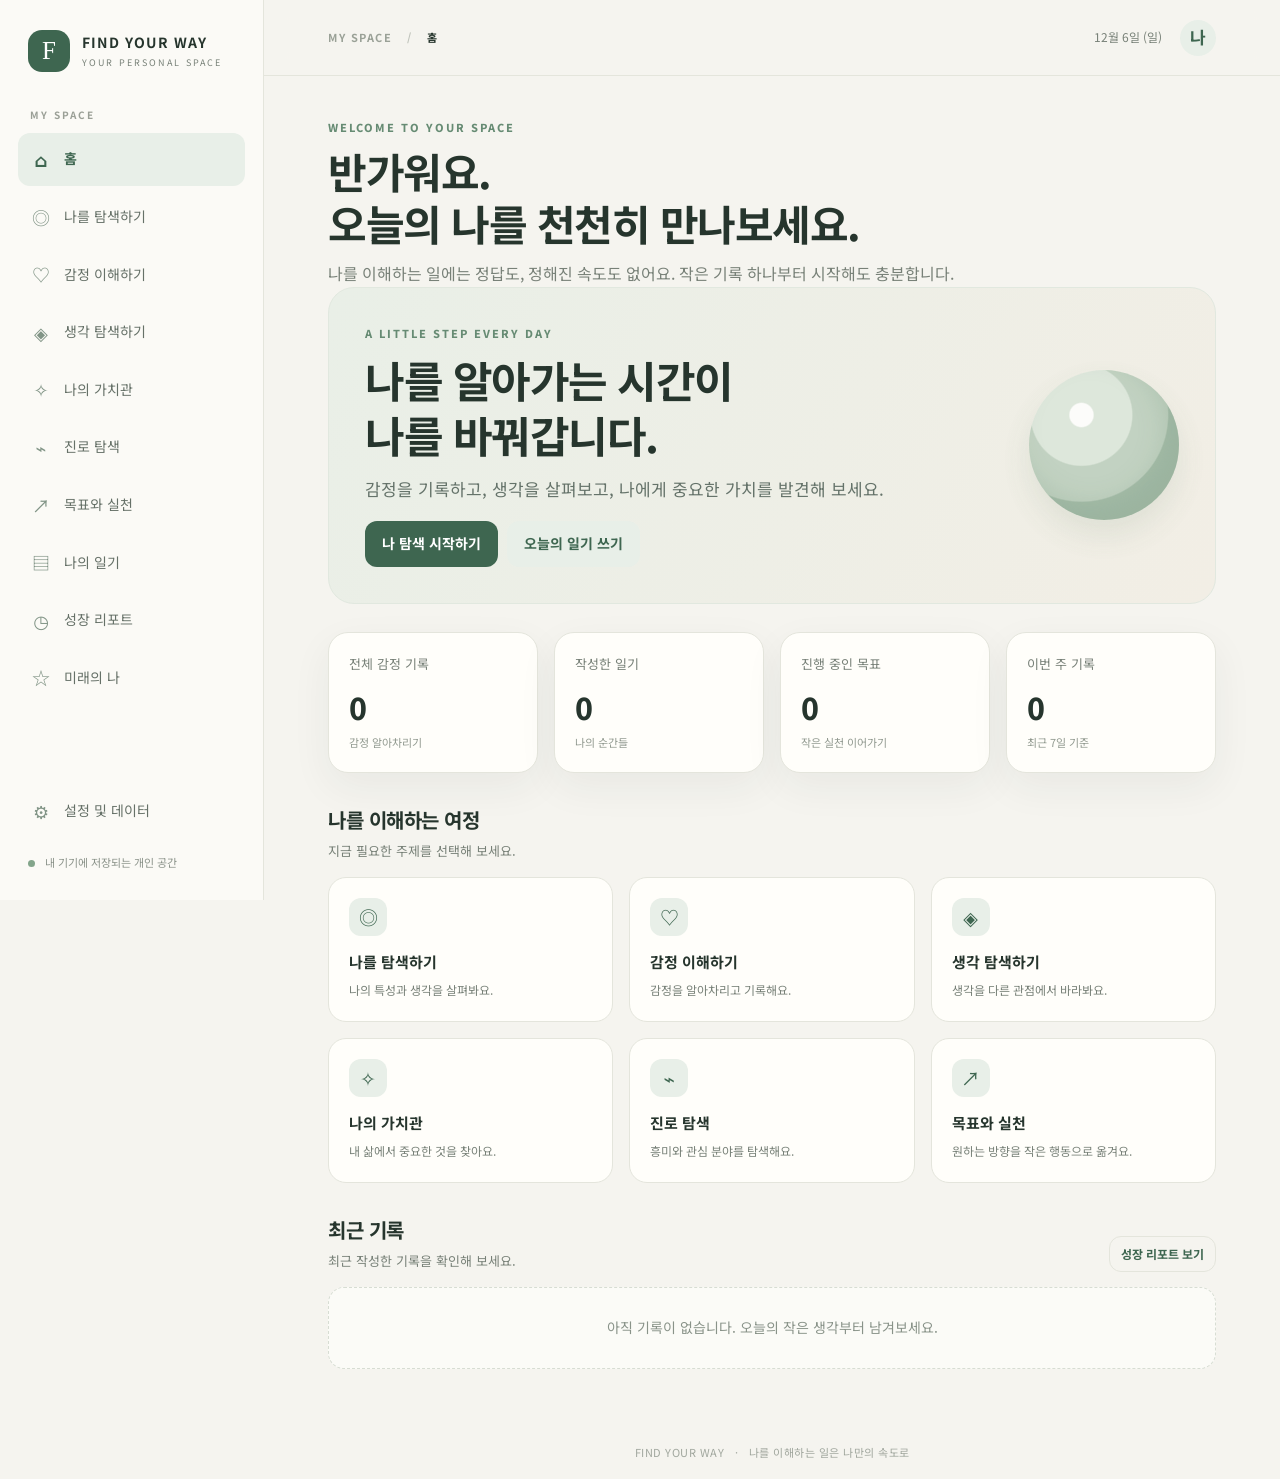
==== index.html @ aa553704 "Rename home page.html to index.html" ====
<!doctype html>
<html lang="ko">
<head>
  <meta charset="utf-8">
  <meta name="viewport" content="width=device-width, initial-scale=1">
  <meta name="theme-color" content="#f5f4ef">
  <meta name="description" content="나를 이해하고, 나다운 방향을 찾아가는 자기이해와 성장 기록 공간">
  <title>FIND YOUR WAY — 나를 이해하는 시간</title>
  <link rel="manifest" href="./manifest.webmanifest">
  <link rel="icon" href="./icons/icon.svg" type="image/svg+xml">
  <link rel="stylesheet" href="./styles.css">
</head>
<body>
  <div class="app-shell">
    <aside class="sidebar" id="sidebar">
      <a class="brand" href="#" data-page="home" aria-label="FIND YOUR WAY 홈">
        <span class="brand-mark">F</span>
        <span>
          <strong>FIND YOUR WAY</strong>
          <small>YOUR PERSONAL SPACE</small>
        </span>
      </a>

      <div class="side-label">MY SPACE</div>

      <nav class="nav-list" aria-label="주요 메뉴">
        <button class="nav-item active" data-page="home"><span>⌂</span> 홈</button>
        <button class="nav-item" data-page="self"><span>◎</span> 나를 탐색하기</button>
        <button class="nav-item" data-page="emotion"><span>♡</span> 감정 이해하기</button>
        <button class="nav-item" data-page="thought"><span>◈</span> 생각 탐색하기</button>
        <button class="nav-item" data-page="values"><span>✧</span> 나의 가치관</button>
        <button class="nav-item" data-page="career"><span>⌁</span> 진로 탐색</button>
        <button class="nav-item" data-page="action"><span>↗</span> 목표와 실천</button>
        <button class="nav-item" data-page="journal"><span>▤</span> 나의 일기</button>
        <button class="nav-item" data-page="growth"><span>◷</span> 성장 리포트</button>
        <button class="nav-item" data-page="future"><span>☆</span> 미래의 나</button>
      </nav>

      <div class="sidebar-bottom">
        <button class="nav-item" data-page="settings"><span>⚙</span> 설정 및 데이터</button>
        <div class="privacy-mini">
          <span class="privacy-dot"></span>
          내 기기에 저장되는 개인 공간
        </div>
      </div>
    </aside>

    <main class="main-area">
      <header class="topbar">
        <button class="mobile-menu icon-button" id="menuToggle" aria-label="메뉴 열기">☰</button>

        <div class="breadcrumb">
          MY SPACE <span>/</span> <strong id="pageName">홈</strong>
        </div>

        <div class="top-actions">
          <span class="today-label" id="todayLabel"></span>
          <button class="avatar" data-page="settings" aria-label="설정">나</button>
        </div>
      </header>

      <section id="app" class="page-content" aria-live="polite"></section>

      <footer class="footer-note">
        FIND YOUR WAY <span>·</span> 나를 이해하는 일은 나만의 속도로
      </footer>
    </main>
  </div>

  <div class="toast" id="toast" role="status" aria-live="polite"></div>

  <script src="./app.js" defer></script>
</body>
</html>
---- styles.css ----
@import url('https://fonts.googleapis.com/css2?family=Noto+Sans+KR:wght@400;500;600;700;800&family=Playfair+Display:wght@500;600&display=swap');

:root {
  --bg: #f5f4ef;
  --surface: #fffefa;
  --surface2: #eeeee6;
  --ink: #26352d;
  --muted: #788178;
  --line: #e4e5dc;
  --green: #668b73;
  --green-dark: #3e6650;
  --green-soft: #e8efe8;
  --sand: #f0e8dc;
  --rose: #f3e8e4;
  --shadow: 0 14px 40px rgba(39,57,44,.06);
  --radius: 20px;
  font-family: "Noto Sans KR", system-ui, sans-serif;
  font-size: 17px;
}

* {
  box-sizing: border-box;
}

body {
  margin: 0;
  background: var(--bg);
  color: var(--ink);
  line-height: 1.7;
}

button, input, textarea, select {
  font: inherit;
}

button {
  cursor: pointer;
}

button:focus-visible,
input:focus-visible,
textarea:focus-visible,
select:focus-visible,
a:focus-visible {
  outline: 3px solid #8bb69a;
  outline-offset: 3px;
}

.app-shell {
  min-height: 100vh;
}

.sidebar {
  position: fixed;
  inset: 0 auto 0 0;
  width: 264px;
  background: #fbfaf6;
  border-right: 1px solid var(--line);
  padding: 28px 18px;
  display: flex;
  flex-direction: column;
  z-index: 10;
}

.brand {
  display: flex;
  align-items: center;
  gap: 12px;
  padding: 2px 10px 34px;
  color: inherit;
  text-decoration: none;
}

.brand-mark {
  width: 42px;
  height: 42px;
  border-radius: 14px;
  background: var(--green-dark);
  color: white;
  display: grid;
  place-items: center;
  font-family: Georgia, serif;
  font-size: 25px;
}

.brand strong {
  display: block;
  font-size: 14px;
  letter-spacing: 1.2px;
}

.brand small {
  display: block;
  color: var(--muted);
  font-size: 9px;
  letter-spacing: 2px;
}

.side-label {
  font-size: 10px;
  letter-spacing: 2px;
  color: #9a9f96;
  padding: 0 12px 10px;
  font-weight: 700;
}

.nav-list {
  display: grid;
  gap: 5px;
}

.nav-item {
  border: 0;
  background: transparent;
  color: #667168;
  text-align: left;
  padding: 11px 13px;
  border-radius: 12px;
  font-size: 14px;
  display: flex;
  gap: 13px;
  align-items: center;
  transition: .2s;
}

.nav-item span {
  width: 20px;
  text-align: center;
  font-size: 18px;
  color: #819486;
}

.nav-item:hover,
.nav-item.active {
  background: var(--green-soft);
  color: var(--green-dark);
  font-weight: 700;
}

.nav-item.active span {
  color: var(--green-dark);
}

.sidebar-bottom {
  margin-top: auto;
}

.privacy-mini {
  font-size: 11px;
  color: #8b938a;
  padding: 16px 10px 0;
}

.privacy-dot {
  display: inline-block;
  width: 7px;
  height: 7px;
  border-radius: 50%;
  background: #83a58b;
  margin-right: 7px;
}

.main-area {
  margin-left: 264px;
  min-height: 100vh;
  display: flex;
  flex-direction: column;
}

.topbar {
  height: 76px;
  border-bottom: 1px solid var(--line);
  display: flex;
  align-items: center;
  justify-content: space-between;
  padding: 0 clamp(22px, 5vw, 70px);
  background: rgba(245,244,239,.9);
  position: sticky;
  top: 0;
  z-index: 5;
  backdrop-filter: blur(12px);
}

.breadcrumb {
  font-size: 11px;
  letter-spacing: 1.5px;
  color: #9aa197;
  font-weight: 700;
}

.breadcrumb span {
  padding: 0 10px;
  color: #c0c4bc;
}

.breadcrumb strong {
  color: var(--ink);
  letter-spacing: 0;
}

.top-actions {
  display: flex;
  align-items: center;
  gap: 18px;
}

.today-label {
  font-size: 12px;
  color: var(--muted);
}

.avatar {
  width: 36px;
  height: 36px;
  border: 0;
  border-radius: 50%;
  background: var(--green-soft);
  color: var(--green-dark);
  font-weight: 700;
}

.mobile-menu {
  display: none;
}

.page-content {
  width: min(1160px, 100%);
  margin: 0 auto;
  padding: 42px clamp(22px, 5vw, 70px) 56px;
  flex: 1;
}

.footer-note {
  text-align: center;
  color: #a1a79e;
  font-size: 11px;
  letter-spacing: .5px;
  padding: 18px;
}

.footer-note span {
  padding: 0 7px;
}

.eyebrow {
  font-size: 11px;
  letter-spacing: 2px;
  color: var(--green);
  font-weight: 800;
  text-transform: uppercase;
}

.page-title {
  font-size: clamp(29px, 4vw, 42px);
  line-height: 1.25;
  letter-spacing: -1.5px;
  margin: 8px 0 10px;
  font-weight: 700;
}

.lead {
  color: var(--muted);
  font-size: 16px;
  margin: 0;
  max-width: 720px;
}

.hero {
  background: linear-gradient(120deg,#e9efe7,#f2eee5);
  border: 1px solid #e1e8df;
  border-radius: 26px;
  padding: 36px;
  display: flex;
  justify-content: space-between;
  gap: 24px;
  align-items: center;
  margin-bottom: 28px;
  overflow: hidden;
}

.hero h1 {
  font-size: clamp(28px,4vw,43px);
  line-height: 1.3;
  margin: 9px 0 12px;
  letter-spacing: -1.5px;
}

.hero p {
  color: #65736a;
  margin: 0;
  max-width: 570px;
}

.hero-art {
  width: 150px;
  height: 150px;
  flex: 0 0 150px;
  border-radius: 50%;
  background: radial-gradient(circle at 35% 30%,#fff 0 8%,#d9e5d9 9% 35%,#b7cbb9 36% 60%,#91ae98 61%);
  opacity: .8;
  box-shadow: inset -14px -16px 25px #73957b55,0 15px 30px #809a8033;
}

.section-head {
  display: flex;
  justify-content: space-between;
  align-items: end;
  gap: 15px;
  margin: 30px 0 15px;
}

.section-head h2 {
  font-size: 20px;
  margin: 0;
  letter-spacing: -.5px;
}

.section-head p {
  margin: 3px 0 0;
  color: var(--muted);
  font-size: 13px;
}

.grid {
  display: grid;
  gap: 16px;
}

.grid-2 {
  grid-template-columns: repeat(2,minmax(0,1fr));
}

.grid-3 {
  grid-template-columns: repeat(3,minmax(0,1fr));
}

.grid-4 {
  grid-template-columns: repeat(4,minmax(0,1fr));
}

.card {
  background: var(--surface);
  border: 1px solid var(--line);
  border-radius: var(--radius);
  padding: 22px;
  box-shadow: var(--shadow);
}

.stat-card {
  padding: 20px;
}

.stat-label {
  font-size: 13px;
  color: var(--muted);
}

.stat-value {
  font-size: 30px;
  font-weight: 800;
  letter-spacing: -1px;
  margin: 7px 0 0;
}

.stat-foot {
  font-size: 11px;
  color: #929a90;
}

.feature-card {
  display: block;
  text-align: left;
  color: inherit;
  text-decoration: none;
  border: 1px solid var(--line);
  background: var(--surface);
  border-radius: 18px;
  padding: 20px;
  transition: .2s;
  min-height: 145px;
}

.feature-card:hover {
  transform: translateY(-3px);
  border-color: #b9cbbb;
  box-shadow: var(--shadow);
}

.feature-icon {
  width: 38px;
  height: 38px;
  border-radius: 12px;
  background: var(--green-soft);
  display: grid;
  place-items: center;
  color: var(--green-dark);
  font-size: 19px;
  margin-bottom: 13px;
}

.feature-card strong {
  display: block;
  font-size: 15px;
}

.feature-card small {
  display: block;
  color: var(--muted);
  font-size: 12px;
  margin-top: 5px;
}

.btn {
  border: 0;
  border-radius: 12px;
  padding: 11px 17px;
  background: var(--green-dark);
  color: white;
  font-weight: 700;
  font-size: 14px;
  transition: .2s;
}

.btn:hover {
  background: #31553f;
  transform: translateY(-1px);
}

.btn.secondary {
  background: var(--green-soft);
  color: var(--green-dark);
}

.btn.ghost {
  background: transparent;
  color: var(--green-dark);
  border: 1px solid var(--line);
}

.btn.danger {
  background: #f7e9e6;
  color: #9b5147;
}

.btn.small {
  padding: 7px 11px;
  font-size: 12px;
}

.button-row {
  display: flex;
  gap: 9px;
  flex-wrap: wrap;
  margin-top: 17px;
}

.form-grid {
  display: grid;
  grid-template-columns: repeat(2,minmax(0,1fr));
  gap: 15px;
}

.field {
  display: grid;
  gap: 7px;
  margin-bottom: 15px;
}

.field.full {
  grid-column: 1/-1;
}

.field label {
  font-size: 13px;
  font-weight: 700;
  color: #536157;
}

.field input,
.field textarea,
.field select,
.search-input {
  width: 100%;
  border: 1px solid #dfe3da;
  background: #fff;
  border-radius: 11px;
  padding: 12px 13px;
  color: var(--ink);
  font-size: 15px;
}

.field textarea {
  min-height: 110px;
  resize: vertical;
}

.field input::placeholder,
.field textarea::placeholder {
  color: #aab0a8;
}

.hint {
  font-size: 11px;
  color: #929a90;
}

.form-actions {
  display: flex;
  justify-content: space-between;
  align-items: center;
  gap: 10px;
  flex-wrap: wrap;
}

.save-status {
  font-size: 12px;
  color: var(--green-dark);
}

.chip-list {
  display: flex;
  flex-wrap: wrap;
  gap: 8px;
}

.chip {
  border: 1px solid var(--line);
  background: #fff;
  border-radius: 999px;
  padding: 8px 13px;
  font-size: 13px;
  color: #59665c;
}

.chip.selected {
  background: var(--green-soft);
  border-color: #adc4b1;
  color: var(--green-dark);
  font-weight: 700;
}

.entry-list {
  display: grid;
  gap: 10px;
}

.entry {
  border: 1px solid var(--line);
  border-radius: 14px;
  background: #fff;
  padding: 15px 17px;
}

.entry-top {
  display: flex;
  justify-content: space-between;
  gap: 10px;
  align-items: center;
}

.entry-title {
  font-weight: 700;
}

.entry-meta {
  font-size: 11px;
  color: #929a90;
}

.entry-body {
  font-size: 14px;
  color: #59665c;
  white-space: pre-wrap;
  margin-top: 8px;
  overflow-wrap: anywhere;
}

.entry-actions {
  display: flex;
  gap: 6px;
}

.empty {
  border: 1px dashed #d7ddd3;
  border-radius: 16px;
  padding: 28px;
  text-align: center;
  color: #899389;
  font-size: 14px;
  background: #fbfbf7;
}

.progress {
  height: 8px;
  border-radius: 99px;
  background: #edf0e9;
  overflow: hidden;
}

.progress span {
  display: block;
  height: 100%;
  background: #83a58b;
  border-radius: 99px;
}

.bar-row {
  display: grid;
  grid-template-columns: 90px 1fr 35px;
  gap: 10px;
  align-items: center;
  font-size: 12px;
  margin: 10px 0;
}

.bar {
  height: 9px;
  background: #edf0e9;
  border-radius: 99px;
  overflow: hidden;
}

.bar i {
  display: block;
  height: 100%;
  background: #87a88f;
  border-radius: 99px;
}

.notice {
  background: #f4f0e8;
  border: 1px solid #e9e1d5;
  border-radius: 14px;
  padding: 14px 16px;
  font-size: 13px;
  color: #746d60;
  margin: 15px 0;
}

.notice.green {
  background: #edf3ed;
  border-color: #dce8dc;
  color: #536b58;
}

.report-number {
  font-size: 28px;
  font-weight: 800;
  color: var(--green-dark);
}

.tab-row {
  display: flex;
  gap: 8px;
  flex-wrap: wrap;
  margin: 20px 0;
}

.tab {
  border: 1px solid var(--line);
  border-radius: 10px;
  padding: 8px 13px;
  background: #fff;
  color: #667168;
  font-size: 13px;
}

.tab.active {
  background: var(--green-dark);
  color: #fff;
  border-color: var(--green-dark);
}

.search-row {
  display: flex;
  gap: 9px;
  margin: 18px 0;
}

.search-row input {
  flex: 1;
}

.muted {
  color: var(--muted);
}

.small-text {
  font-size: 12px;
}

.divider {
  height: 1px;
  background: var(--line);
  margin: 18px 0;
}

.toast {
  position: fixed;
  bottom: 24px;
  left: 50%;
  transform: translate(-50%,20px);
  background: #263b2e;
  color: #fff;
  padding: 11px 18px;
  border-radius: 12px;
  font-size: 13px;
  opacity: 0;
  pointer-events: none;
  transition: .25s;
  z-index: 30;
  max-width: 90vw;
}

.toast.show {
  opacity: 1;
  transform: translate(-50%,0);
}

.modal-backdrop {
  position: fixed;
  inset: 0;
  background: #17241c66;
  display: grid;
  place-items: center;
  padding: 20px;
  z-index: 50;
}

.modal {
  background: var(--surface);
  border-radius: 20px;
  padding: 26px;
  max-width: 520px;
  width: 100%;
  box-shadow: 0 20px 70px #0002;
}

.modal h2 {
  margin-top: 0;
}

.hidden {
  display: none !important;
}

body.large-text {
  font-size: 19px;
}

body.large-text .nav-item,
body.large-text .field input,
body.large-text .field textarea {
  font-size: 16px;
}

body.dark {
  --bg: #1c2520;
  --surface: #26332b;
  --surface2: #303d34;
  --ink: #edf2ec;
  --muted: #b0bcb1;
  --line: #3c4b40;
  --green-soft: #34483a;
  --green-dark: #a9c8ae;
  --green: #a9c8ae;
  --sand: #403b32;
  --shadow: 0 14px 40px #0002;
}

body.dark .sidebar,
body.dark .topbar {
  background: #202b24;
}

body.dark .nav-item {
  color: #c1ccc2;
}

body.dark .nav-item.active {
  color: #d7ead9;
}

body.dark .card,
body.dark .feature-card,
body.dark .entry,
body.dark .field input,
body.dark .field textarea,
body.dark .field select,
body.dark .search-input,
body.dark .chip,
body.dark .tab {
  background: #26332b;
  color: var(--ink);
}

body.dark .hero {
  background: linear-gradient(120deg,#2d4033,#3a3b31);
  border-color: #425346;
}

body.dark .hero p {
  color: #d0dbd0;
}

body.dark .notice {
  background: #3b3a31;
  color: #e0d8c7;
  border-color: #514d40;
}

body.dark .notice.green {
  background: #2d4033;
  color: #d5e6d6;
  border-color: #425346;
}

@media(max-width:1050px) {
  .sidebar {
    width: 230px;
  }

  .main-area {
    margin-left: 230px;
  }

  .grid-4 {
    grid-template-columns: repeat(2,minmax(0,1fr));
  }
}

@media(max-width:760px) {
  .sidebar {
    transform: translateX(-105%);
    transition: .25s;
    width: 270px;
    box-shadow: 10px 0 35px #0001;
  }

  .sidebar.open {
    transform: translateX(0);
  }

  .main-area {
    margin-left: 0;
  }

  .topbar {
    height: 64px;
    padding: 0 18px;
  }

  .mobile-menu {
    display: inline-grid;
  }

  .breadcrumb {
    margin-right: auto;
    margin-left: 12px;
  }

  .today-label {
    display: none;
  }

  .page-content {
    padding: 28px 17px 42px;
  }

  .hero {
    padding: 25px;
    min-height: 190px;
  }

  .hero-art {
    width: 90px;
    height: 90px;
    flex-basis: 90px;
  }

  .grid-3,
  .grid-4 {
    grid-template-columns: repeat(2,minmax(0,1fr));
  }

  .grid-2,
  .form-grid {
    grid-template-columns: 1fr;
  }

  .card {
    padding: 18px;
  }

  .section-head {
    align-items: start;
    flex-direction: column;
  }

  .page-title {
    font-size: 30px;
  }
}

@media(max-width:420px) {
  :root {
    font-size: 16px;
  }

  .grid-3,
  .grid-4 {
    grid-template-columns: 1fr 1fr;
  }

  .feature-card {
    padding: 15px;
    min-height: 138px;
  }

  .hero-art {
    display: none;
  }

  .hero h1 {
    font-size: 28px;
  }

  .stat-value {
    font-size: 25px;
  }
}

@media(prefers-reduced-motion:reduce) {
  *,
  *::before,
  *::after {
    scroll-behavior: auto !important;
    transition: none !important;
    animation: none !important;
  }
}
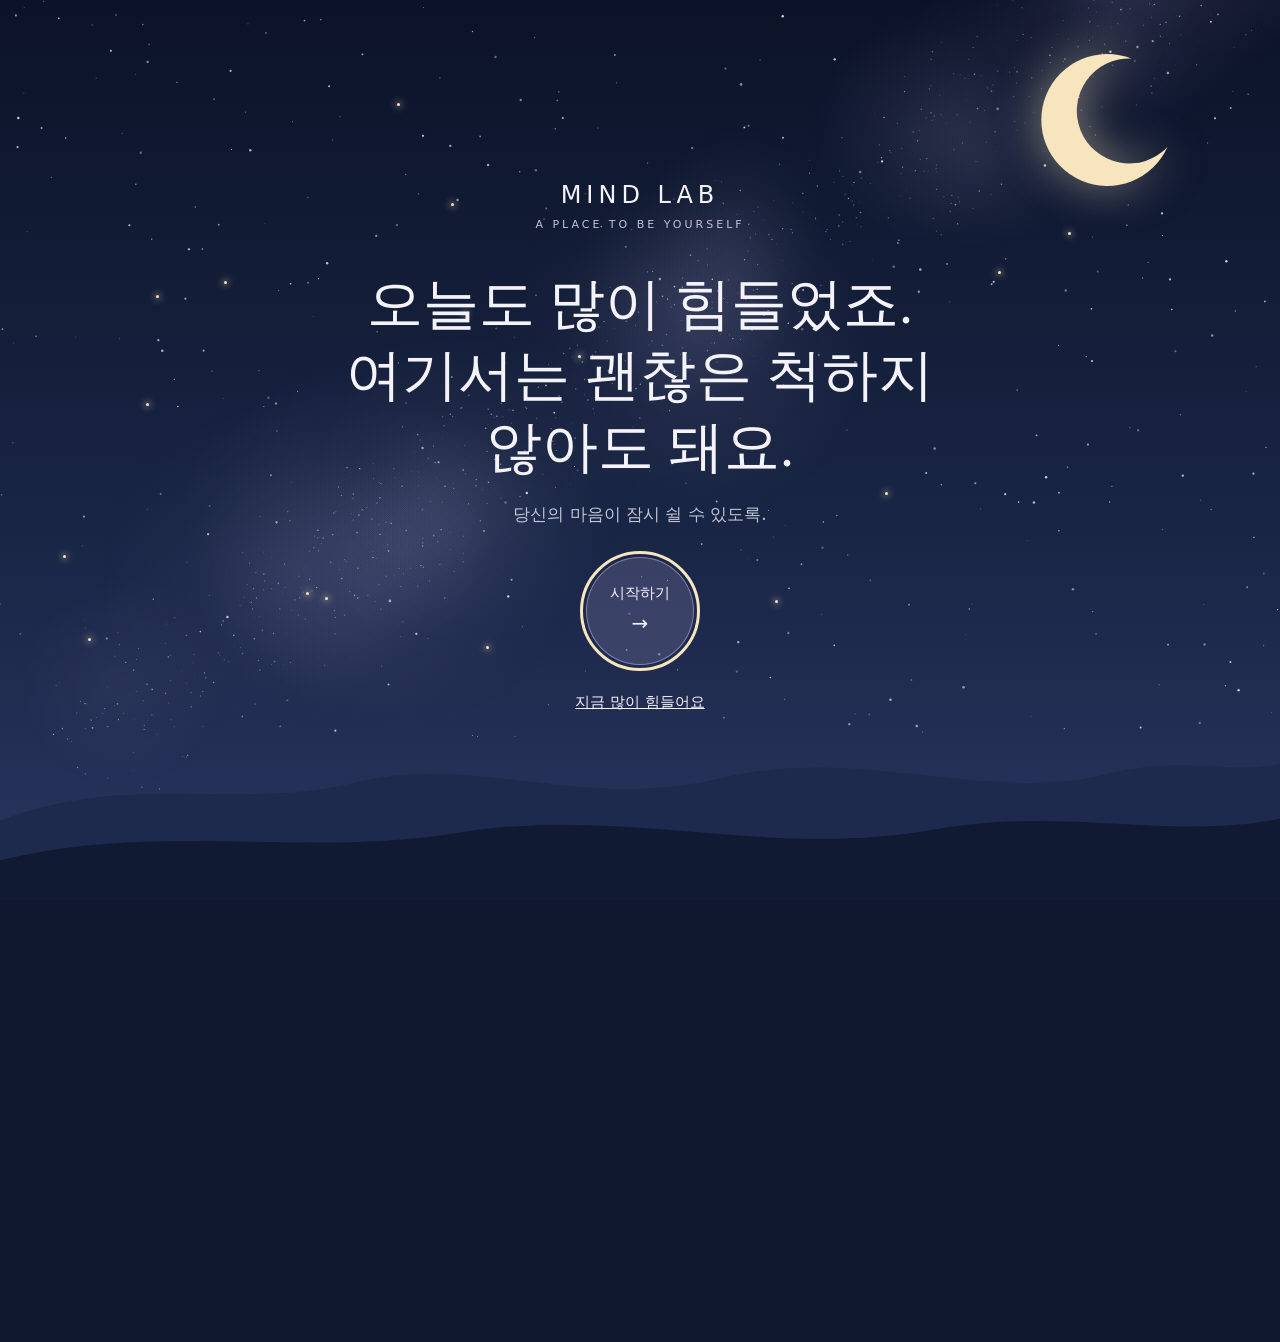
==== commit 2138d30a: "Add files via upload" ====
--- a/index.html
+++ b/index.html
@@ -1,74 +1,323 @@
-<!doctype html>
+<!DOCTYPE html>
 <html lang="ko">
 <head>
-  <meta charset="utf-8">
-  <meta name="viewport" content="width=device-width, initial-scale=1">
-  <meta name="theme-color" content="#f5f4ef">
-  <meta name="description" content="나를 이해하고, 나다운 방향을 찾아가는 자기이해와 성장 기록 공간">
-  <title>FIND YOUR WAY — 나를 이해하는 시간</title>
-  <link rel="manifest" href="./manifest.webmanifest">
-  <link rel="icon" href="./icons/icon.svg" type="image/svg+xml">
-  <link rel="stylesheet" href="./styles.css">
+    <meta charset="UTF-8">
+    <meta name="viewport" content="width=device-width, initial-scale=1.0">
+
+    <meta name="theme-color" content="#10182F">
+    <meta name="apple-mobile-web-app-capable" content="yes">
+    <meta name="apple-mobile-web-app-status-bar-style" content="black-translucent">
+    <meta name="apple-mobile-web-app-title" content="MIND LAB">
+
+    <!-- 이 앱의 파일과 글꼴만 허용해 기록을 보호한다 -->
+    <meta
+        http-equiv="Content-Security-Policy"
+        content="default-src 'self'; script-src 'self'; style-src 'self' 'unsafe-inline' https://fonts.googleapis.com; font-src 'self' https://fonts.gstatic.com; img-src 'self' data:; connect-src 'self'; manifest-src 'self'; worker-src 'self'; object-src 'none'; base-uri 'self'; form-action 'none'"
+    >
+
+    <!-- 기본 SEO -->
+    <title>MIND LAB | 나를 찾아가는 시간</title>
+
+    <meta
+        name="description"
+        content="가장 힘든 순간에 곁이 되어 주는 곳. 우울, 불안과 공황, 공허감을 쉬운 말로 알아보고, 실제 치료와 도움받을 곳을 찾고, 내 기기에만 저장되는 기록을 남겨 보세요."
+    >
+
+    <meta name="author" content="MIND LAB">
+
+    <meta name="robots" content="index, follow">
+
+    <!-- Open Graph: 카카오톡, SNS 링크 미리보기 -->
+    <meta property="og:type" content="website">
+
+    <meta property="og:site_name" content="MIND LAB">
+
+    <meta
+        property="og:title"
+        content="MIND LAB | 나를 찾아가는 시간"
+    >
+
+    <meta
+        property="og:description"
+        content="가장 힘든 순간에 곁이 되어 주는 곳. 내 마음을 알아보고, 도움받을 곳을 찾아보세요."
+    >
+
+    <meta
+        property="og:url"
+        content="https://gale8901-dot.github.io/MIND-LAB/"
+    >
+
+    <!-- 공유 대표 이미지 -->
+    <meta
+        property="og:image"
+        content="https://gale8901-dot.github.io/MIND-LAB/og-image.png"
+    >
+
+    <meta property="og:image:secure_url"
+        content="https://gale8901-dot.github.io/MIND-LAB/og-image.png">
+
+    <meta property="og:image:type" content="image/png">
+
+    <meta property="og:image:width" content="1200">
+
+    <meta property="og:image:height" content="630">
+
+    <meta
+        property="og:image:alt"
+        content="MIND LAB, 나를 이해하고 나다운 방향을 찾아가는 공간"
+    >
+
+    <meta property="og:locale" content="ko_KR">
+
+    <!-- X / Twitter 공유 미리보기 -->
+    <meta name="twitter:card" content="summary_large_image">
+
+    <meta
+        name="twitter:title"
+        content="MIND LAB | 나를 찾아가는 시간"
+    >
+
+    <meta
+        name="twitter:description"
+        content="가장 힘든 순간에 곁이 되어 주는 곳. 내 마음을 알아보고, 도움받을 곳을 찾아보세요."
+    >
+
+    <meta
+        name="twitter:image"
+        content="https://gale8901-dot.github.io/MIND-LAB/og-image.png"
+    >
+
+    <!-- PWA 설정 -->
+    <link rel="manifest" href="./manifest.webmanifest">
+
+    <link rel="icon" href="./icon.svg" type="image/svg+xml">
+    <link rel="apple-touch-icon" href="./icon-192.png">
+
+    <!-- CSS -->
+    <link rel="stylesheet" href="./styles.css">
+
+    <!-- JavaScript: 중복 실행 방지 -->
+    <script src="./sky.js" defer></script>
+    <script src="./rest.js" defer></script>
+    <script src="./guide.js" defer></script>
+    <script src="./app.js" defer></script>
+
 </head>
+
 <body>
-  <div class="app-shell">
-    <aside class="sidebar" id="sidebar">
-      <a class="brand" href="#" data-page="home" aria-label="FIND YOUR WAY 홈">
-        <span class="brand-mark">F</span>
-        <span>
-          <strong>FIND YOUR WAY</strong>
-          <small>YOUR PERSONAL SPACE</small>
-        </span>
-      </a>
-
-      <div class="side-label">MY SPACE</div>
-
-      <nav class="nav-list" aria-label="주요 메뉴">
-        <button class="nav-item active" data-page="home"><span>⌂</span> 홈</button>
-        <button class="nav-item" data-page="self"><span>◎</span> 나를 탐색하기</button>
-        <button class="nav-item" data-page="emotion"><span>♡</span> 감정 이해하기</button>
-        <button class="nav-item" data-page="thought"><span>◈</span> 생각 탐색하기</button>
-        <button class="nav-item" data-page="values"><span>✧</span> 나의 가치관</button>
-        <button class="nav-item" data-page="career"><span>⌁</span> 진로 탐색</button>
-        <button class="nav-item" data-page="action"><span>↗</span> 목표와 실천</button>
-        <button class="nav-item" data-page="journal"><span>▤</span> 나의 일기</button>
-        <button class="nav-item" data-page="growth"><span>◷</span> 성장 리포트</button>
-        <button class="nav-item" data-page="future"><span>☆</span> 미래의 나</button>
-      </nav>
-
-      <div class="sidebar-bottom">
-        <button class="nav-item" data-page="settings"><span>⚙</span> 설정 및 데이터</button>
-        <div class="privacy-mini">
-          <span class="privacy-dot"></span>
-          내 기기에 저장되는 개인 공간
-        </div>
-      </div>
-    </aside>
-
-    <main class="main-area">
-      <header class="topbar">
-        <button class="mobile-menu icon-button" id="menuToggle" aria-label="메뉴 열기">☰</button>
-
-        <div class="breadcrumb">
-          MY SPACE <span>/</span> <strong id="pageName">홈</strong>
-        </div>
-
-        <div class="top-actions">
-          <span class="today-label" id="todayLabel"></span>
-          <button class="avatar" data-page="settings" aria-label="설정">나</button>
-        </div>
-      </header>
-
-      <section id="app" class="page-content" aria-live="polite"></section>
-
-      <footer class="footer-note">
-        FIND YOUR WAY <span>·</span> 나를 이해하는 일은 나만의 속도로
-      </footer>
-    </main>
-  </div>
-
-  <div class="toast" id="toast" role="status" aria-live="polite"></div>
-
-  <script src="./app.js" defer></script>
+
+    <!-- 밤하늘 배경: 내용과 분리된 장식 요소 -->
+    <div class="sky" aria-hidden="true">
+        <canvas id="skyCanvas"></canvas>
+        <div class="sky-twinkles" id="skyTwinkles"></div>
+        <svg class="sky-horizon" viewBox="0 0 1200 200" preserveAspectRatio="none">
+            <path class="ridge-far" d="M0 120 C120 70 220 110 330 82 C450 50 540 112 680 76 C810 44 930 104 1040 72 C1110 54 1160 74 1200 62 V200 H0 Z"></path>
+            <path class="ridge-near" d="M0 160 C150 120 280 158 430 132 C590 104 720 160 880 128 C1000 106 1100 140 1200 118 V200 H0 Z"></path>
+        </svg>
+    </div>
+
+    <div class="app-shell">
+
+        <!-- 사이드바 -->
+        <aside class="sidebar" id="sidebar">
+
+            <a
+                class="brand"
+                href="#"
+                data-page="home"
+                aria-label="MIND LAB 홈"
+            >
+                <span class="brand-mark"><svg viewBox="0 0 44 44" aria-hidden="true"><ellipse cx="22" cy="22" rx="18" ry="9" transform="rotate(-38 22 22)" fill="none" stroke-width="1.1"></ellipse><path d="M33 4.5l1.3 3.4 3.4 1.3-3.4 1.3L33 14l-1.3-3.5-3.4-1.3 3.4-1.3zM9 29l1.3 3.4 3.4 1.3-3.4 1.3L9 38.500l-1.300-3.500-3.400-1.300 3.400-1.300z" stroke="none"></path></svg></span>
+
+                <span>
+                    <strong>MIND LAB</strong>
+                    <small>Understand yourself.</small>
+                </span>
+            </a>
+
+            <!-- 주요 메뉴 -->
+            <nav class="nav-list" aria-label="주요 메뉴">
+
+                <button class="nav-item calm-entry" data-page="calm">
+                    <span>☀</span> 지금 힘들어요
+                </button>
+
+                <button class="nav-item active" data-page="home">
+                    <span>⌂</span> 홈
+                </button>
+
+                <div class="side-label">마음 안내</div>
+
+                <button class="nav-item" data-page="understand">
+                    <span>◐</span> 마음 알아보기
+                </button>
+
+                <button class="nav-item" data-page="care">
+                    <span>✚</span> 어떤 치료가 있나요
+                </button>
+
+                <button class="nav-item" data-page="help">
+                    <span>☎</span> 도움받는 법
+                </button>
+
+                <button class="nav-item" data-page="allies">
+                    <span>♥</span> 곁에 있는 사람에게
+                </button>
+
+                <div class="side-label">나의 공간</div>
+
+                <button class="nav-item" data-page="know">
+                    <span>✦</span> 나를 알아가기
+                </button>
+
+                <button class="nav-item" data-page="self">
+                    <span>◎</span> 나를 탐색하기
+                </button>
+
+                <button class="nav-item" data-page="emotion">
+                    <span>♡</span> 감정 이해하기
+                </button>
+
+                <button class="nav-item" data-page="thought">
+                    <span>◈</span> 생각 탐색하기
+                </button>
+
+                <button class="nav-item" data-page="values">
+                    <span>✧</span> 나의 가치관
+                </button>
+
+                <button class="nav-item" data-page="career">
+                    <span>⌁</span> 진로 탐색
+                </button>
+
+                <button class="nav-item" data-page="action">
+                    <span>↗</span> 목표와 실천
+                </button>
+
+                <button class="nav-item" data-page="journal">
+                    <span>▤</span> 나의 일기
+                </button>
+
+                <button class="nav-item" data-page="growth">
+                    <span>◷</span> 성장 리포트
+                </button>
+
+                <button class="nav-item" data-page="future">
+                    <span>✉</span> 나에게 보내는 편지
+                </button>
+
+            </nav>
+
+            <!-- 설정 -->
+            <div class="sidebar-bottom">
+
+                <button class="nav-item" data-page="about">
+                    <span>ⓘ</span> 이 사이트에 대해
+                </button>
+
+                <button class="nav-item" data-page="settings">
+                    <span>⚙</span> 설정 및 데이터
+                </button>
+
+                <div class="privacy-mini">
+                    <span class="privacy-dot"></span>
+                    내 기기에 저장되는 개인 공간
+                </div>
+
+            </div>
+
+        </aside>
+
+        <!-- 메인 화면 -->
+        <main class="main-area">
+
+            <!-- 상단바 -->
+            <header class="topbar">
+
+                <a class="top-brand" href="#" data-page="home" aria-label="MIND LAB 홈">
+                    <span class="brand-mark"><svg viewBox="0 0 44 44" aria-hidden="true"><ellipse cx="22" cy="22" rx="18" ry="9" transform="rotate(-38 22 22)" fill="none" stroke-width="1.1"></ellipse><path d="M33 4.5l1.3 3.4 3.4 1.3-3.4 1.3L33 14l-1.3-3.5-3.4-1.3 3.4-1.3zM9 29l1.3 3.4 3.4 1.3-3.4 1.3L9 38.500l-1.300-3.500-3.400-1.300 3.400-1.300z" stroke="none"></path></svg></span>
+                    <span>
+                        <strong>MIND LAB</strong>
+                        <small>Understand yourself.</small>
+                    </span>
+                </a>
+
+                <div class="breadcrumb">
+                    MIND LAB
+                    <span>/</span>
+                    <strong id="pageName">홈</strong>
+                </div>
+
+                <div class="top-actions">
+
+                    <button class="calm-top" data-page="calm" type="button">
+                        지금 힘들어요
+                    </button>
+
+                    <span
+                        class="today-label"
+                        id="todayLabel"
+                    ></span>
+
+                    <button
+                        class="avatar"
+                        data-page="settings"
+                        aria-label="설정"
+                    >
+                        <svg viewBox="0 0 24 24" aria-hidden="true"><circle cx="12" cy="8.500" r="4"></circle><path d="M4.500 20.500c1.200-4.200 4-6 7.500-6s6.300 1.800 7.500 6"></path></svg>
+                    </button>
+
+                </div>
+
+            </header>
+
+            <!-- 페이지 콘텐츠 -->
+            <section
+                id="app"
+                class="page-content"
+                aria-live="polite"
+            ></section>
+
+            <!-- 하단 -->
+            <footer class="footer-note">
+                Understand yourself. Be gentle with yourself.
+            </footer>
+
+        </main>
+
+        <!-- 하단 메뉴 (휴대폰, 태블릿) -->
+        <nav class="bottom-nav" aria-label="하단 메뉴">
+            <button class="bottom-item" data-page="home" data-group="home" type="button">
+                <svg viewBox="0 0 24 24" aria-hidden="true"><path d="M4 11l8-7 8 7v8a1 1 0 0 1-1 1h-4v-6H9v6H5a1 1 0 0 1-1-1z"></path></svg>
+                홈
+            </button>
+            <button class="bottom-item" data-page="record" data-group="record" type="button">
+                <svg viewBox="0 0 24 24" aria-hidden="true"><path d="M5 20v-7M12 20V5M19 20v-10"></path></svg>
+                기록
+            </button>
+            <button class="bottom-item" data-page="growth" data-group="growth" type="button">
+                <svg viewBox="0 0 24 24" aria-hidden="true"><path d="M12 3.500l2.600 5.500 6 .8-4.400 4.100 1.200 6L12 17l-5.400 2.900 1.200-6-4.400-4.100 6-.8z"></path></svg>
+                성장
+            </button>
+            <button class="bottom-item" data-page="explore" data-group="explore" type="button">
+                <svg viewBox="0 0 24 24" aria-hidden="true"><circle cx="12" cy="12" r="5.500"></circle><path d="M6.800 14.300C3.800 16.800 2.400 18.800 3 19.700c1 1.500 6-.5 11-4.500s8-8.500 7-10c-.6-.9-3-.5-6 .9"></path></svg>
+                탐험
+            </button>
+            <button class="bottom-item" data-page="settings" data-group="settings" type="button">
+                <svg viewBox="0 0 24 24" aria-hidden="true"><circle cx="12" cy="12" r="3"></circle><path d="M12 3v3M12 18v3M3 12h3M18 12h3M5.600 5.600l2.100 2.100M16.300 16.300l2.100 2.100M18.400 5.600l-2.100 2.100M7.700 16.300l-2.100 2.100"></path></svg>
+                설정
+            </button>
+        </nav>
+
+    </div>
+
+    <!-- 알림 -->
+    <div
+        class="toast"
+        id="toast"
+        role="status"
+        aria-live="polite"
+    ></div>
+
 </body>
 </html>
--- a/styles.css
+++ b/styles.css
@@ -1,941 +1,1406 @@
-@import url('https://fonts.googleapis.com/css2?family=Noto+Sans+KR:wght@400;500;600;700;800&family=Playfair+Display:wght@500;600&display=swap');
-
-:root {
-  --bg: #f5f4ef;
-  --surface: #fffefa;
-  --surface2: #eeeee6;
-  --ink: #26352d;
-  --muted: #788178;
-  --line: #e4e5dc;
-  --green: #668b73;
-  --green-dark: #3e6650;
-  --green-soft: #e8efe8;
-  --sand: #f0e8dc;
-  --rose: #f3e8e4;
-  --shadow: 0 14px 40px rgba(39,57,44,.06);
-  --radius: 20px;
-  font-family: "Noto Sans KR", system-ui, sans-serif;
-  font-size: 17px;
-}
-
-* {
-  box-sizing: border-box;
-}
-
-body {
-  margin: 0;
-  background: var(--bg);
-  color: var(--ink);
-  line-height: 1.7;
-}
-
-button, input, textarea, select {
-  font: inherit;
-}
-
-button {
-  cursor: pointer;
-}
-
-button:focus-visible,
-input:focus-visible,
-textarea:focus-visible,
-select:focus-visible,
-a:focus-visible {
-  outline: 3px solid #8bb69a;
-  outline-offset: 3px;
-}
-
-.app-shell {
-  min-height: 100vh;
-}
-
-.sidebar {
-  position: fixed;
-  inset: 0 auto 0 0;
-  width: 264px;
-  background: #fbfaf6;
-  border-right: 1px solid var(--line);
-  padding: 28px 18px;
-  display: flex;
-  flex-direction: column;
-  z-index: 10;
-}
-
-.brand {
-  display: flex;
-  align-items: center;
-  gap: 12px;
-  padding: 2px 10px 34px;
-  color: inherit;
-  text-decoration: none;
-}
-
-.brand-mark {
-  width: 42px;
-  height: 42px;
-  border-radius: 14px;
-  background: var(--green-dark);
-  color: white;
-  display: grid;
-  place-items: center;
-  font-family: Georgia, serif;
-  font-size: 25px;
-}
-
-.brand strong {
-  display: block;
-  font-size: 14px;
-  letter-spacing: 1.2px;
-}
-
-.brand small {
-  display: block;
-  color: var(--muted);
-  font-size: 9px;
-  letter-spacing: 2px;
-}
-
-.side-label {
-  font-size: 10px;
-  letter-spacing: 2px;
-  color: #9a9f96;
-  padding: 0 12px 10px;
-  font-weight: 700;
-}
-
-.nav-list {
-  display: grid;
-  gap: 5px;
-}
-
-.nav-item {
-  border: 0;
-  background: transparent;
-  color: #667168;
-  text-align: left;
-  padding: 11px 13px;
-  border-radius: 12px;
-  font-size: 14px;
-  display: flex;
-  gap: 13px;
-  align-items: center;
-  transition: .2s;
-}
-
-.nav-item span {
-  width: 20px;
-  text-align: center;
-  font-size: 18px;
-  color: #819486;
-}
-
-.nav-item:hover,
-.nav-item.active {
-  background: var(--green-soft);
-  color: var(--green-dark);
-  font-weight: 700;
-}
-
-.nav-item.active span {
-  color: var(--green-dark);
-}
-
-.sidebar-bottom {
-  margin-top: auto;
-}
-
-.privacy-mini {
-  font-size: 11px;
-  color: #8b938a;
-  padding: 16px 10px 0;
-}
-
-.privacy-dot {
-  display: inline-block;
-  width: 7px;
-  height: 7px;
-  border-radius: 50%;
-  background: #83a58b;
-  margin-right: 7px;
-}
-
-.main-area {
-  margin-left: 264px;
-  min-height: 100vh;
-  display: flex;
-  flex-direction: column;
-}
-
-.topbar {
-  height: 76px;
-  border-bottom: 1px solid var(--line);
-  display: flex;
-  align-items: center;
-  justify-content: space-between;
-  padding: 0 clamp(22px, 5vw, 70px);
-  background: rgba(245,244,239,.9);
-  position: sticky;
-  top: 0;
-  z-index: 5;
-  backdrop-filter: blur(12px);
-}
-
-.breadcrumb {
-  font-size: 11px;
-  letter-spacing: 1.5px;
-  color: #9aa197;
-  font-weight: 700;
-}
-
-.breadcrumb span {
-  padding: 0 10px;
-  color: #c0c4bc;
-}
-
-.breadcrumb strong {
-  color: var(--ink);
-  letter-spacing: 0;
-}
-
-.top-actions {
-  display: flex;
-  align-items: center;
-  gap: 18px;
-}
-
-.today-label {
-  font-size: 12px;
-  color: var(--muted);
-}
-
-.avatar {
-  width: 36px;
-  height: 36px;
-  border: 0;
-  border-radius: 50%;
-  background: var(--green-soft);
-  color: var(--green-dark);
-  font-weight: 700;
-}
-
-.mobile-menu {
-  display: none;
-}
-
-.page-content {
-  width: min(1160px, 100%);
-  margin: 0 auto;
-  padding: 42px clamp(22px, 5vw, 70px) 56px;
-  flex: 1;
-}
-
-.footer-note {
-  text-align: center;
-  color: #a1a79e;
-  font-size: 11px;
-  letter-spacing: .5px;
-  padding: 18px;
-}
-
-.footer-note span {
-  padding: 0 7px;
-}
-
-.eyebrow {
-  font-size: 11px;
-  letter-spacing: 2px;
-  color: var(--green);
-  font-weight: 800;
-  text-transform: uppercase;
-}
-
-.page-title {
-  font-size: clamp(29px, 4vw, 42px);
-  line-height: 1.25;
-  letter-spacing: -1.5px;
-  margin: 8px 0 10px;
-  font-weight: 700;
-}
-
-.lead {
-  color: var(--muted);
-  font-size: 16px;
-  margin: 0;
-  max-width: 720px;
-}
-
-.hero {
-  background: linear-gradient(120deg,#e9efe7,#f2eee5);
-  border: 1px solid #e1e8df;
-  border-radius: 26px;
-  padding: 36px;
-  display: flex;
-  justify-content: space-between;
-  gap: 24px;
-  align-items: center;
-  margin-bottom: 28px;
-  overflow: hidden;
-}
-
-.hero h1 {
-  font-size: clamp(28px,4vw,43px);
-  line-height: 1.3;
-  margin: 9px 0 12px;
-  letter-spacing: -1.5px;
-}
-
-.hero p {
-  color: #65736a;
-  margin: 0;
-  max-width: 570px;
-}
-
-.hero-art {
-  width: 150px;
-  height: 150px;
-  flex: 0 0 150px;
-  border-radius: 50%;
-  background: radial-gradient(circle at 35% 30%,#fff 0 8%,#d9e5d9 9% 35%,#b7cbb9 36% 60%,#91ae98 61%);
-  opacity: .8;
-  box-shadow: inset -14px -16px 25px #73957b55,0 15px 30px #809a8033;
-}
-
-.section-head {
-  display: flex;
-  justify-content: space-between;
-  align-items: end;
-  gap: 15px;
-  margin: 30px 0 15px;
-}
-
-.section-head h2 {
-  font-size: 20px;
-  margin: 0;
-  letter-spacing: -.5px;
-}
-
-.section-head p {
-  margin: 3px 0 0;
-  color: var(--muted);
-  font-size: 13px;
-}
-
-.grid {
-  display: grid;
-  gap: 16px;
-}
-
-.grid-2 {
-  grid-template-columns: repeat(2,minmax(0,1fr));
-}
-
-.grid-3 {
-  grid-template-columns: repeat(3,minmax(0,1fr));
-}
-
-.grid-4 {
-  grid-template-columns: repeat(4,minmax(0,1fr));
-}
-
-.card {
-  background: var(--surface);
-  border: 1px solid var(--line);
-  border-radius: var(--radius);
-  padding: 22px;
-  box-shadow: var(--shadow);
-}
-
-.stat-card {
-  padding: 20px;
-}
-
-.stat-label {
-  font-size: 13px;
-  color: var(--muted);
-}
-
-.stat-value {
-  font-size: 30px;
-  font-weight: 800;
-  letter-spacing: -1px;
-  margin: 7px 0 0;
-}
-
-.stat-foot {
-  font-size: 11px;
-  color: #929a90;
-}
-
-.feature-card {
-  display: block;
-  text-align: left;
-  color: inherit;
-  text-decoration: none;
-  border: 1px solid var(--line);
-  background: var(--surface);
-  border-radius: 18px;
-  padding: 20px;
-  transition: .2s;
-  min-height: 145px;
-}
-
-.feature-card:hover {
-  transform: translateY(-3px);
-  border-color: #b9cbbb;
-  box-shadow: var(--shadow);
-}
-
-.feature-icon {
-  width: 38px;
-  height: 38px;
-  border-radius: 12px;
-  background: var(--green-soft);
-  display: grid;
-  place-items: center;
-  color: var(--green-dark);
-  font-size: 19px;
-  margin-bottom: 13px;
-}
-
-.feature-card strong {
-  display: block;
-  font-size: 15px;
-}
-
-.feature-card small {
-  display: block;
-  color: var(--muted);
-  font-size: 12px;
-  margin-top: 5px;
-}
-
-.btn {
-  border: 0;
-  border-radius: 12px;
-  padding: 11px 17px;
-  background: var(--green-dark);
-  color: white;
-  font-weight: 700;
-  font-size: 14px;
-  transition: .2s;
-}
-
-.btn:hover {
-  background: #31553f;
-  transform: translateY(-1px);
-}
-
-.btn.secondary {
-  background: var(--green-soft);
-  color: var(--green-dark);
-}
-
-.btn.ghost {
-  background: transparent;
-  color: var(--green-dark);
-  border: 1px solid var(--line);
-}
-
-.btn.danger {
-  background: #f7e9e6;
-  color: #9b5147;
-}
-
-.btn.small {
-  padding: 7px 11px;
-  font-size: 12px;
-}
-
-.button-row {
-  display: flex;
-  gap: 9px;
-  flex-wrap: wrap;
-  margin-top: 17px;
-}
-
-.form-grid {
-  display: grid;
-  grid-template-columns: repeat(2,minmax(0,1fr));
-  gap: 15px;
-}
-
-.field {
-  display: grid;
-  gap: 7px;
-  margin-bottom: 15px;
-}
-
-.field.full {
-  grid-column: 1/-1;
-}
-
-.field label {
-  font-size: 13px;
-  font-weight: 700;
-  color: #536157;
-}
-
-.field input,
-.field textarea,
-.field select,
-.search-input {
-  width: 100%;
-  border: 1px solid #dfe3da;
-  background: #fff;
-  border-radius: 11px;
-  padding: 12px 13px;
-  color: var(--ink);
-  font-size: 15px;
-}
-
-.field textarea {
-  min-height: 110px;
-  resize: vertical;
-}
-
-.field input::placeholder,
-.field textarea::placeholder {
-  color: #aab0a8;
-}
-
-.hint {
-  font-size: 11px;
-  color: #929a90;
-}
-
-.form-actions {
-  display: flex;
-  justify-content: space-between;
-  align-items: center;
-  gap: 10px;
-  flex-wrap: wrap;
-}
-
-.save-status {
-  font-size: 12px;
-  color: var(--green-dark);
-}
-
-.chip-list {
-  display: flex;
-  flex-wrap: wrap;
-  gap: 8px;
-}
-
-.chip {
-  border: 1px solid var(--line);
-  background: #fff;
-  border-radius: 999px;
-  padding: 8px 13px;
-  font-size: 13px;
-  color: #59665c;
-}
-
-.chip.selected {
-  background: var(--green-soft);
-  border-color: #adc4b1;
-  color: var(--green-dark);
-  font-weight: 700;
-}
-
-.entry-list {
-  display: grid;
-  gap: 10px;
-}
-
-.entry {
-  border: 1px solid var(--line);
-  border-radius: 14px;
-  background: #fff;
-  padding: 15px 17px;
-}
-
-.entry-top {
-  display: flex;
-  justify-content: space-between;
-  gap: 10px;
-  align-items: center;
-}
-
-.entry-title {
-  font-weight: 700;
-}
-
-.entry-meta {
-  font-size: 11px;
-  color: #929a90;
-}
-
-.entry-body {
-  font-size: 14px;
-  color: #59665c;
-  white-space: pre-wrap;
-  margin-top: 8px;
-  overflow-wrap: anywhere;
-}
-
-.entry-actions {
-  display: flex;
-  gap: 6px;
-}
-
-.empty {
-  border: 1px dashed #d7ddd3;
-  border-radius: 16px;
-  padding: 28px;
-  text-align: center;
-  color: #899389;
-  font-size: 14px;
-  background: #fbfbf7;
-}
-
-.progress {
-  height: 8px;
-  border-radius: 99px;
-  background: #edf0e9;
-  overflow: hidden;
-}
-
-.progress span {
-  display: block;
-  height: 100%;
-  background: #83a58b;
-  border-radius: 99px;
-}
-
-.bar-row {
-  display: grid;
-  grid-template-columns: 90px 1fr 35px;
-  gap: 10px;
-  align-items: center;
-  font-size: 12px;
-  margin: 10px 0;
-}
-
-.bar {
-  height: 9px;
-  background: #edf0e9;
-  border-radius: 99px;
-  overflow: hidden;
-}
-
-.bar i {
-  display: block;
-  height: 100%;
-  background: #87a88f;
-  border-radius: 99px;
-}
-
-.notice {
-  background: #f4f0e8;
-  border: 1px solid #e9e1d5;
-  border-radius: 14px;
-  padding: 14px 16px;
-  font-size: 13px;
-  color: #746d60;
-  margin: 15px 0;
-}
-
-.notice.green {
-  background: #edf3ed;
-  border-color: #dce8dc;
-  color: #536b58;
-}
-
-.report-number {
-  font-size: 28px;
-  font-weight: 800;
-  color: var(--green-dark);
-}
-
-.tab-row {
-  display: flex;
-  gap: 8px;
-  flex-wrap: wrap;
-  margin: 20px 0;
-}
-
-.tab {
-  border: 1px solid var(--line);
-  border-radius: 10px;
-  padding: 8px 13px;
-  background: #fff;
-  color: #667168;
-  font-size: 13px;
-}
-
-.tab.active {
-  background: var(--green-dark);
-  color: #fff;
-  border-color: var(--green-dark);
-}
-
-.search-row {
-  display: flex;
-  gap: 9px;
-  margin: 18px 0;
-}
-
-.search-row input {
-  flex: 1;
-}
-
-.muted {
-  color: var(--muted);
-}
-
-.small-text {
-  font-size: 12px;
-}
-
-.divider {
-  height: 1px;
-  background: var(--line);
-  margin: 18px 0;
-}
-
-.toast {
-  position: fixed;
-  bottom: 24px;
-  left: 50%;
-  transform: translate(-50%,20px);
-  background: #263b2e;
-  color: #fff;
-  padding: 11px 18px;
-  border-radius: 12px;
-  font-size: 13px;
-  opacity: 0;
-  pointer-events: none;
-  transition: .25s;
-  z-index: 30;
-  max-width: 90vw;
-}
-
-.toast.show {
-  opacity: 1;
-  transform: translate(-50%,0);
-}
-
-.modal-backdrop {
-  position: fixed;
-  inset: 0;
-  background: #17241c66;
-  display: grid;
-  place-items: center;
-  padding: 20px;
-  z-index: 50;
-}
-
-.modal {
-  background: var(--surface);
-  border-radius: 20px;
-  padding: 26px;
-  max-width: 520px;
-  width: 100%;
-  box-shadow: 0 20px 70px #0002;
-}
-
-.modal h2 {
-  margin-top: 0;
-}
-
-.hidden {
-  display: none !important;
-}
-
-body.large-text {
-  font-size: 19px;
-}
-
-body.large-text .nav-item,
-body.large-text .field input,
-body.large-text .field textarea {
-  font-size: 16px;
-}
-
-body.dark {
-  --bg: #1c2520;
-  --surface: #26332b;
-  --surface2: #303d34;
-  --ink: #edf2ec;
-  --muted: #b0bcb1;
-  --line: #3c4b40;
-  --green-soft: #34483a;
-  --green-dark: #a9c8ae;
-  --green: #a9c8ae;
-  --sand: #403b32;
-  --shadow: 0 14px 40px #0002;
-}
-
-body.dark .sidebar,
-body.dark .topbar {
-  background: #202b24;
-}
-
-body.dark .nav-item {
-  color: #c1ccc2;
-}
-
-body.dark .nav-item.active {
-  color: #d7ead9;
-}
-
-body.dark .card,
-body.dark .feature-card,
-body.dark .entry,
-body.dark .field input,
-body.dark .field textarea,
-body.dark .field select,
-body.dark .search-input,
-body.dark .chip,
-body.dark .tab {
-  background: #26332b;
-  color: var(--ink);
-}
-
-body.dark .hero {
-  background: linear-gradient(120deg,#2d4033,#3a3b31);
-  border-color: #425346;
-}
-
-body.dark .hero p {
-  color: #d0dbd0;
-}
-
-body.dark .notice {
-  background: #3b3a31;
-  color: #e0d8c7;
-  border-color: #514d40;
-}
-
-body.dark .notice.green {
-  background: #2d4033;
-  color: #d5e6d6;
-  border-color: #425346;
-}
-
-@media(max-width:1050px) {
-  .sidebar {
-    width: 230px;
-  }
-
-  .main-area {
-    margin-left: 230px;
-  }
-
-  .grid-4 {
-    grid-template-columns: repeat(2,minmax(0,1fr));
-  }
-}
-
-@media(max-width:760px) {
-  .sidebar {
-    transform: translateX(-105%);
-    transition: .25s;
-    width: 270px;
-    box-shadow: 10px 0 35px #0001;
-  }
-
-  .sidebar.open {
-    transform: translateX(0);
-  }
-
-  .main-area {
-    margin-left: 0;
-  }
-
-  .topbar {
-    height: 64px;
-    padding: 0 18px;
-  }
-
-  .mobile-menu {
-    display: inline-grid;
-  }
-
-  .breadcrumb {
-    margin-right: auto;
-    margin-left: 12px;
-  }
-
-  .today-label {
-    display: none;
-  }
-
-  .page-content {
-    padding: 28px 17px 42px;
-  }
-
-  .hero {
-    padding: 25px;
-    min-height: 190px;
-  }
-
-  .hero-art {
-    width: 90px;
-    height: 90px;
-    flex-basis: 90px;
-  }
-
-  .grid-3,
-  .grid-4 {
-    grid-template-columns: repeat(2,minmax(0,1fr));
-  }
-
-  .grid-2,
-  .form-grid {
-    grid-template-columns: 1fr;
-  }
-
-  .card {
-    padding: 18px;
-  }
-
-  .section-head {
-    align-items: start;
-    flex-direction: column;
-  }
-
-  .page-title {
-    font-size: 30px;
-  }
-}
-
-@media(max-width:420px) {
-  :root {
-    font-size: 16px;
-  }
-
-  .grid-3,
-  .grid-4 {
-    grid-template-columns: 1fr 1fr;
-  }
-
-  .feature-card {
-    padding: 15px;
-    min-height: 138px;
-  }
-
-  .hero-art {
-    display: none;
-  }
-
-  .hero h1 {
-    font-size: 28px;
-  }
-
-  .stat-value {
-    font-size: 25px;
-  }
-}
-
-@media(prefers-reduced-motion:reduce) {
-  *,
-  *::before,
-  *::after {
-    scroll-behavior: auto !important;
-    transition: none !important;
-    animation: none !important;
-  }
-}+@import url('https://fonts.googleapis.com/css2?family=Nanum+Pen+Script&family=Noto+Sans+KR:wght@400;500;700&display=swap');
+
+/* CINEMATIC NIGHT SKY: 모든 색은 이 토큰에서 가져온다. */
+:root {
+  --deep: #10182f;
+  --midnight: #182544;
+  --night: #26365d;
+  --purple: #77739f;
+  --lavender: #c5bceb;
+  --star: #f6e5bd;
+
+  --bg: var(--deep);
+  --ink: #f5f3fa;
+  --muted: #c2c4d5;
+  --line: rgba(197, 188, 235, 0.22);
+  --surface: rgba(24, 37, 68, 0.9);
+  --surface-glass: rgba(24, 37, 68, 0.62);
+  --surface-raised: #26365d;
+  --field: rgba(16, 24, 47, 0.75);
+  --accent: var(--star);
+  --on-accent: #10182f;
+  --quiet: rgba(197, 188, 235, 0.16);
+  --quiet-ink: #e4dffa;
+  --danger: #f3b9ae;
+  --danger-soft: rgba(243, 185, 174, 0.14);
+  --glow: rgba(246, 229, 189, 0.3);
+  --sky-top: #0c1328;
+  --sky-mid: #182544;
+  --sky-low: #2a3560;
+  --ridge-far: #1d2a4d;
+  --ridge-near: #111a33;
+  --star-opacity: 1;
+
+  --hand: "Nanum Pen Script", "Malgun Gothic", cursive;
+  --sans: "Noto Sans KR", "Malgun Gothic", system-ui, sans-serif;
+  --radius: 20px;
+  --shadow: 0 16px 40px rgba(6, 10, 26, 0.35);
+  --nav-height: 66px;
+
+  font-family: var(--sans);
+  font-size: 17px;
+}
+
+/* 밝은 새벽 화면 (설정에서 선택) */
+body.dawn {
+  --bg: #efeafb;
+  --ink: #1c2748;
+  --muted: #4b5476;
+  --line: rgba(38, 54, 93, 0.18);
+  --surface: rgba(255, 255, 255, 0.92);
+  --surface-glass: rgba(255, 255, 255, 0.7);
+  --surface-raised: #ffffff;
+  --field: #ffffff;
+  --accent: #26365d;
+  --on-accent: #f5f3fa;
+  --quiet: rgba(119, 115, 159, 0.16);
+  --quiet-ink: #33305e;
+  --danger: #a33f2c;
+  --danger-soft: rgba(163, 63, 44, 0.1);
+  --glow: rgba(246, 203, 120, 0.45);
+  --sky-top: #bcc7ee;
+  --sky-mid: #dcd3f3;
+  --sky-low: #f8e3cb;
+  --ridge-far: #a9abd1;
+  --ridge-near: #7f83b0;
+  --star-opacity: 0;
+  --shadow: 0 14px 34px rgba(38, 54, 93, 0.12);
+}
+
+/* 오늘의 기분에 따라 하늘빛이 조금 달라진다. */
+body[data-sky-tone="heavy"] { --glow: rgba(197, 188, 235, 0.32); }
+body[data-sky-tone="bright"] { --glow: rgba(246, 229, 189, 0.5); }
+
+* { box-sizing: border-box; }
+
+html { background: var(--deep); }
+
+body {
+  margin: 0;
+  background: var(--bg);
+  color: var(--ink);
+  line-height: 1.7;
+  word-break: keep-all;
+  overflow-wrap: anywhere;
+}
+
+button, input, textarea, select { font: inherit; }
+button { cursor: pointer; }
+
+a { color: var(--accent); }
+
+button:focus-visible,
+input:focus-visible,
+textarea:focus-visible,
+select:focus-visible,
+a:focus-visible {
+  outline: 3px solid var(--accent);
+  outline-offset: 3px;
+}
+
+.hidden { display: none !important; }
+
+/* ===== 하늘 배경 ===== */
+.sky {
+  position: fixed;
+  inset: 0;
+  z-index: 0;
+  overflow: hidden;
+  pointer-events: none;
+  background: linear-gradient(180deg, var(--sky-top), var(--sky-mid) 58%, var(--sky-low));
+}
+
+.sky canvas,
+.sky-twinkles {
+  position: absolute;
+  inset: 0;
+  width: 100%;
+  height: 100%;
+  opacity: var(--star-opacity);
+}
+
+.sky-twinkles span {
+  position: absolute;
+  width: 3px;
+  height: 3px;
+  border-radius: 50%;
+  background: var(--star);
+  box-shadow: 0 0 7px 1px rgba(246, 229, 189, 0.7);
+  animation: twinkle 6s ease-in-out infinite;
+}
+
+@keyframes twinkle {
+  0%, 100% { opacity: 0.2; transform: scale(0.8); }
+  50% { opacity: 1; transform: scale(1.15); }
+}
+
+.sky-horizon {
+  position: absolute;
+  left: 0;
+  right: 0;
+  bottom: 0;
+  width: 100%;
+  height: 22vh;
+  min-height: 130px;
+}
+
+.ridge-far { fill: var(--ridge-far); }
+.ridge-near { fill: var(--ridge-near); }
+
+/* ===== 전체 구조 ===== */
+.app-shell {
+  position: relative;
+  z-index: 1;
+  min-height: 100vh;
+}
+
+.sidebar {
+  position: fixed;
+  inset: 0 auto 0 0;
+  width: 264px;
+  display: flex;
+  flex-direction: column;
+  padding: 26px 16px 18px;
+  overflow-y: auto;
+  background: rgba(14, 21, 42, 0.86);
+  border-right: 1px solid var(--line);
+  backdrop-filter: blur(10px);
+  z-index: 10;
+}
+
+body.dawn .sidebar { background: rgba(255, 255, 255, 0.88); }
+
+.brand {
+  display: flex;
+  align-items: center;
+  gap: 12px;
+  padding: 2px 10px 18px;
+  color: inherit;
+  text-decoration: none;
+}
+
+.brand-mark {
+  flex: none;
+  width: 44px;
+  height: 44px;
+  color: var(--ink);
+}
+
+.brand-mark svg {
+  width: 100%;
+  height: 100%;
+  fill: currentColor;
+  stroke: currentColor;
+}
+
+.brand strong {
+  display: block;
+  font-size: 15px;
+  letter-spacing: 1px;
+  line-height: 1.3;
+}
+
+.brand small {
+  display: block;
+  color: var(--muted);
+  font-size: 11.5px;
+  line-height: 1.4;
+}
+
+.side-label {
+  padding: 14px 12px 4px;
+  color: var(--muted);
+  font-size: 12px;
+  font-weight: 700;
+}
+
+.nav-list { display: grid; gap: 3px; }
+
+.nav-item {
+  display: flex;
+  align-items: center;
+  gap: 12px;
+  width: 100%;
+  min-height: 40px;
+  padding: 8px 13px;
+  border: 0;
+  border-radius: 12px;
+  background: transparent;
+  color: var(--muted);
+  text-align: left;
+  font-size: 14px;
+  transition: background 0.2s, color 0.2s;
+}
+
+.nav-item span {
+  width: 20px;
+  text-align: center;
+  font-size: 17px;
+}
+
+.nav-item:hover,
+.nav-item.active {
+  background: var(--quiet);
+  color: var(--ink);
+  font-weight: 700;
+}
+
+.calm-entry,
+.calm-entry:hover,
+.calm-entry.active {
+  background: var(--glow);
+  color: var(--ink);
+  font-weight: 700;
+  margin-bottom: 4px;
+}
+
+.sidebar-bottom { margin-top: auto; padding-top: 12px; }
+
+.privacy-mini {
+  padding: 12px 10px 0;
+  color: var(--muted);
+  font-size: 11.5px;
+}
+
+.privacy-dot {
+  display: inline-block;
+  width: 7px;
+  height: 7px;
+  margin-right: 7px;
+  border-radius: 50%;
+  background: var(--star);
+}
+
+.main-area {
+  margin-left: 264px;
+  min-height: 100vh;
+  display: flex;
+  flex-direction: column;
+}
+
+.topbar {
+  position: sticky;
+  top: env(safe-area-inset-top, 0px);
+  z-index: 5;
+  min-height: 68px;
+  display: flex;
+  align-items: center;
+  justify-content: space-between;
+  gap: 12px;
+  padding: 8px clamp(18px, 5vw, 64px);
+  background: linear-gradient(180deg, rgba(12, 19, 40, 0.92), rgba(12, 19, 40, 0.5));
+  backdrop-filter: blur(8px);
+}
+
+body.dawn .topbar { background: rgba(255, 255, 255, 0.85); }
+
+.top-brand {
+  display: none;
+  align-items: center;
+  gap: 10px;
+  color: inherit;
+  text-decoration: none;
+}
+
+.top-brand .brand-mark { width: 38px; height: 38px; }
+.top-brand strong { display: block; font-size: 15px; font-weight: 400; letter-spacing: 1.6px; line-height: 1.3; white-space: nowrap; }
+.top-brand small { display: block; color: var(--muted); font-size: 11.5px; line-height: 1.4; }
+
+.breadcrumb {
+  color: var(--muted);
+  font-size: 12px;
+  letter-spacing: 1px;
+  font-weight: 700;
+}
+
+.breadcrumb span { padding: 0 8px; }
+.breadcrumb strong { color: var(--ink); letter-spacing: 0; }
+
+.top-actions {
+  display: flex;
+  align-items: center;
+  gap: 12px;
+}
+
+.today-label { color: var(--muted); font-size: 12.5px; white-space: nowrap; }
+
+.calm-top {
+  min-height: 40px;
+  padding: 8px 14px;
+  border: 1px solid var(--line);
+  border-radius: 999px;
+  background: var(--glow);
+  color: var(--ink);
+  font-size: 13.5px;
+  font-weight: 700;
+  white-space: nowrap;
+}
+
+.avatar {
+  flex: none;
+  display: grid;
+  place-items: center;
+  width: 44px;
+  height: 44px;
+  padding: 0;
+  border: 1px solid var(--line);
+  border-radius: 50%;
+  background: var(--quiet);
+  color: var(--ink);
+}
+
+.avatar svg {
+  width: 22px;
+  height: 22px;
+  fill: none;
+  stroke: currentColor;
+  stroke-width: 1.7;
+  stroke-linecap: round;
+}
+
+.page-content {
+  flex: 1;
+  width: min(1120px, 100%);
+  margin: 0 auto;
+  padding: 34px clamp(18px, 5vw, 64px) 48px;
+}
+
+.page-content.page-in { animation: page-in 0.32s ease-out; }
+
+@keyframes page-in {
+  from { opacity: 0.35; transform: translateY(6px); }
+  to { opacity: 1; transform: none; }
+}
+
+.footer-note {
+  padding: 16px;
+  text-align: center;
+  color: var(--muted);
+  font-size: 12.5px;
+}
+
+.footer-note span { padding: 0 7px; }
+
+.page-nav {
+  display: flex;
+  flex-wrap: wrap;
+  align-items: center;
+  gap: 8px;
+  margin: -6px 0 16px;
+}
+
+.sub-back {
+  display: inline-flex;
+  align-items: center;
+  min-height: 44px;
+  padding: 8px 14px;
+  border: 1px solid var(--line);
+  border-radius: 999px;
+  background: var(--surface);
+  color: var(--ink);
+  font-size: 14px;
+  transition: background 0.2s, border-color 0.2s;
+}
+
+.sub-back:hover {
+  background: var(--quiet);
+  border-color: var(--lavender);
+}
+
+/* 하단 메뉴 */
+.bottom-nav {
+  position: fixed;
+  left: 0;
+  right: 0;
+  bottom: 0;
+  z-index: 20;
+  display: none;
+  grid-template-columns: repeat(5, 1fr);
+  padding-bottom: env(safe-area-inset-bottom, 0px);
+  border-radius: 24px 24px 0 0;
+  background: rgba(14, 21, 42, 0.95);
+  border-top: 1px solid var(--line);
+  backdrop-filter: blur(10px);
+}
+
+body.dawn .bottom-nav { background: rgba(255, 255, 255, 0.95); }
+
+.bottom-item {
+  min-height: var(--nav-height);
+  display: grid;
+  justify-items: center;
+  align-content: center;
+  gap: 3px;
+  border: 0;
+  background: none;
+  color: var(--muted);
+  font-size: 12px;
+  transition: color 0.2s;
+}
+
+.bottom-item svg {
+  width: 23px;
+  height: 23px;
+  fill: none;
+  stroke: currentColor;
+  stroke-width: 1.8;
+  stroke-linecap: round;
+  stroke-linejoin: round;
+}
+
+.bottom-item.active {
+  color: var(--ink);
+  font-weight: 700;
+  box-shadow: inset 0 -2px 0 var(--lavender);
+}
+
+.bottom-item.active svg { filter: drop-shadow(0 0 6px var(--lavender)); }
+
+/* ===== 글자 ===== */
+.eyebrow {
+  color: var(--lavender);
+  font-size: 12px;
+  font-weight: 700;
+  letter-spacing: 1.5px;
+  text-transform: uppercase;
+}
+
+body.dawn .eyebrow { color: var(--muted); }
+
+.page-title {
+  margin: 8px 0 10px;
+  font-size: clamp(27px, 4vw, 38px);
+  line-height: 1.3;
+  font-weight: 700;
+  text-wrap: balance;
+}
+
+.lead {
+  max-width: 44rem;
+  margin: 0;
+  color: var(--muted);
+  font-size: 16px;
+}
+
+.muted { color: var(--muted); }
+.small-text { font-size: 13px; }
+.hint { color: var(--muted); font-size: 12.5px; }
+
+.section-head {
+  display: flex;
+  justify-content: space-between;
+  align-items: end;
+  gap: 15px;
+  margin: 34px 0 14px;
+}
+
+.section-head h2 {
+  margin: 0;
+  font-size: 20px;
+  line-height: 1.4;
+  text-wrap: balance;
+}
+
+.section-head p {
+  margin: 3px 0 0;
+  color: var(--muted);
+  font-size: 14px;
+}
+
+.divider {
+  height: 1px;
+  margin: 18px 0;
+  background: var(--line);
+}
+
+/* ===== 홈 히어로: 카드 없이 밤하늘 위에 바로 놓는다 ===== */
+.hero {
+  position: relative;
+  overflow: hidden;
+  min-height: 470px;
+  margin: -34px calc(-1 * clamp(18px, 5vw, 64px)) 0;
+  padding: 34px clamp(18px, 5vw, 64px) 130px;
+}
+
+.hero-copy {
+  position: relative;
+  z-index: 1;
+  display: grid;
+  justify-items: start;
+}
+
+.hero-line {
+  margin: 0;
+  font-family: var(--hand);
+  font-weight: 400;
+  font-size: clamp(42px, 10.5vw, 62px);
+  line-height: 1.24;
+  text-shadow: 0 2px 16px rgba(12, 19, 40, 0.5);
+}
+
+.hero-underline {
+  width: 150px;
+  height: 8px;
+  margin: 8px 0 14px;
+  fill: none;
+  stroke: var(--lavender);
+  stroke-width: 1.6;
+  stroke-linecap: round;
+}
+
+.hero-sub {
+  margin: 0 0 22px;
+  color: var(--muted);
+  font-size: 16px;
+  line-height: 1.75;
+}
+
+.hero-sub span { color: var(--star); }
+
+.hero-button {
+  display: inline-flex;
+  align-items: center;
+  gap: 11px;
+  min-height: 56px;
+  padding: 10px 22px 10px 18px;
+  border: 1px solid rgba(197, 188, 235, 0.42);
+  border-radius: 999px;
+  background: rgba(119, 115, 159, 0.34);
+  color: var(--ink);
+  font-size: 15.5px;
+  font-weight: 500;
+  backdrop-filter: blur(8px);
+  transition: transform 0.2s, background 0.3s, box-shadow 0.3s;
+}
+
+.hero-button svg { width: 26px; height: 26px; fill: var(--star); }
+.hero-button span { font-size: 22px; line-height: 1; }
+
+.hero-button:hover {
+  transform: translateY(-2px);
+  background: rgba(119, 115, 159, 0.5);
+  box-shadow: 0 0 22px var(--glow);
+}
+
+.hero-button:active { transform: scale(0.98); }
+
+.hero-scene {
+  position: absolute;
+  inset: 0;
+  width: 100%;
+  height: 100%;
+}
+
+.scene-cliff { fill: #151d3a; }
+.scene-tree circle { fill: #1a2549; }
+.scene-tree path { stroke: #151d3a; }
+.scene-legs { fill: #1c2547; }
+.scene-hoodie { fill: #76769c; }
+.scene-hood { fill: #8d8db0; }
+.scene-hair { fill: #171d36; }
+.scene-cat ellipse,
+.scene-cat circle,
+.scene-cat > path:first-of-type { fill: #dcd9ec; }
+.scene-cat path:last-child { stroke: #dcd9ec; }
+
+/* ===== 오늘의 기분 ===== */
+.mood-check {
+  position: relative;
+  z-index: 1;
+  scroll-margin-top: 90px;
+  margin-top: -18px;
+  padding: 20px 18px 18px;
+  border: 1px solid var(--line);
+  border-radius: 26px;
+  background: var(--surface-glass);
+  backdrop-filter: blur(12px);
+}
+
+.mood-check h2 { margin: 0; font-size: 18px; font-weight: 500; }
+.mood-note { margin: 2px 0 14px; color: var(--muted); font-size: 13px; }
+
+.mood-list {
+  display: grid;
+  grid-template-columns: repeat(5, minmax(0, 1fr));
+  gap: 4px;
+}
+
+.mood-button {
+  min-height: 92px;
+  display: grid;
+  justify-items: center;
+  align-content: start;
+  gap: 7px;
+  padding: 6px 1px;
+  border: 0;
+  border-radius: 16px;
+  background: none;
+  color: var(--muted);
+  font-size: 12.5px;
+  line-height: 1.35;
+  text-align: center;
+  transition: background 0.3s, color 0.3s;
+}
+
+.mood-face {
+  width: 44px;
+  height: 44px;
+  border-radius: 50%;
+  transition: transform 0.25s, box-shadow 0.4s;
+}
+
+.mood-button:hover .mood-face { transform: translateY(-2px); }
+
+.mood-button[aria-pressed="true"] { background: var(--quiet); color: var(--ink); font-weight: 700; }
+
+.mood-button[aria-pressed="true"] .mood-face {
+  transform: scale(1.08);
+  box-shadow: 0 0 18px 4px rgba(246, 229, 189, 0.5);
+}
+
+.mood-reply {
+  margin-top: 12px;
+  padding-top: 14px;
+  border-top: 1px solid var(--line);
+  animation: page-in 0.4s ease-out;
+}
+
+.mood-reply p { margin: 0; }
+
+.mood-reply .hand {
+  font-family: var(--hand);
+  font-size: 28px;
+  line-height: 1.35;
+}
+
+/* ===== 그림 카드 ===== */
+.art-grid {
+  display: grid;
+  grid-template-columns: repeat(2, minmax(0, 1fr));
+  gap: 12px;
+  margin-top: 16px;
+}
+
+.art-card {
+  position: relative;
+  display: flex;
+  align-items: end;
+  min-height: 196px;
+  overflow: hidden;
+  padding: 15px 15px 15px 15px;
+  border: 1px solid var(--line);
+  border-radius: 22px;
+  background: linear-gradient(170deg, #4c4c82, #2c3660 62%, #232e54);
+  color: #f5f3fa;
+  text-align: left;
+  transition: transform 0.25s, box-shadow 0.25s, border-color 0.25s;
+}
+
+.art-card:hover {
+  transform: translateY(-3px);
+  border-color: var(--lavender);
+  box-shadow: 0 12px 30px rgba(6, 10, 26, 0.45);
+}
+
+.art-card:active { transform: scale(0.985); }
+
+.art-card-art {
+  position: absolute;
+  top: 0;
+  right: 0;
+  width: 100%;
+  height: 92px;
+}
+
+.art-card-text { position: relative; display: block; padding-right: 30px; }
+.art-card-text strong { display: block; font-size: 16.5px; font-weight: 500; line-height: 1.4; }
+.art-card-text small { display: block; margin-top: 4px; color: #d5d6e6; font-size: 12.5px; line-height: 1.5; }
+
+.art-card-arrow {
+  position: absolute;
+  right: 12px;
+  bottom: 14px;
+  display: grid;
+  place-items: center;
+  width: 32px;
+  height: 32px;
+  border: 1px solid rgba(245, 243, 250, 0.4);
+  border-radius: 50%;
+  background: rgba(245, 243, 250, 0.14);
+  font-size: 15px;
+}
+
+/* ===== 도움 띠 ===== */
+.help-bar {
+  display: flex;
+  flex-wrap: wrap;
+  align-items: center;
+  gap: 10px 12px;
+  margin-top: 14px;
+  padding: 13px 15px;
+  border: 1px solid var(--line);
+  border-radius: 20px;
+  background: var(--surface);
+}
+
+.help-bar > svg {
+  flex: none;
+  width: 30px;
+  height: 30px;
+  fill: none;
+  stroke: #a9d3a6;
+  stroke-width: 1.7;
+  stroke-linecap: round;
+  stroke-linejoin: round;
+}
+
+.help-bar-button { min-height: 42px; padding: 8px 13px; font-size: 13.5px; white-space: nowrap; }
+
+.help-bar-text { flex: 1 1 120px; min-width: 0; display: grid; line-height: 1.5; }
+.help-bar-text strong { font-size: 15px; font-weight: 500; }
+.help-bar-text span { color: var(--muted); font-size: 13px; }
+.help-bar-text a { color: var(--accent); font-weight: 700; }
+
+/* ===== 카드와 격자 ===== */
+.grid { display: grid; gap: 14px; }
+.grid-2 { grid-template-columns: repeat(2, minmax(0, 1fr)); }
+.grid-3 { grid-template-columns: repeat(3, minmax(0, 1fr)); }
+.grid-4 { grid-template-columns: repeat(4, minmax(0, 1fr)); }
+
+.card {
+  padding: 22px;
+  border: 1px solid var(--line);
+  border-radius: var(--radius);
+  background: var(--surface);
+  box-shadow: var(--shadow);
+}
+
+.card > p,
+.guide-section > p,
+.guide-section > .guide-list { max-width: 44rem; }
+
+.page-content .card p { margin-top: 0; }
+
+.stat-card { padding: 20px; }
+.stat-label { color: var(--muted); font-size: 13.5px; }
+.stat-value { margin-top: 6px; font-size: 30px; font-weight: 700; font-variant-numeric: tabular-nums; }
+.stat-foot { color: var(--muted); font-size: 12.5px; }
+.report-number { color: var(--accent); font-size: 28px; font-weight: 700; font-variant-numeric: tabular-nums; }
+
+.feature-card {
+  display: block;
+  width: 100%;
+  min-height: 136px;
+  padding: 18px;
+  border: 1px solid var(--line);
+  border-radius: 18px;
+  background: var(--surface);
+  color: inherit;
+  text-align: left;
+  transition: transform 0.2s, border-color 0.2s, box-shadow 0.2s;
+}
+
+.feature-card:hover {
+  transform: translateY(-3px);
+  border-color: var(--lavender);
+  box-shadow: var(--shadow);
+}
+
+.feature-card:active { transform: scale(0.985); }
+
+.feature-icon {
+  display: grid;
+  place-items: center;
+  width: 38px;
+  height: 38px;
+  margin-bottom: 11px;
+  border-radius: 12px;
+  background: var(--quiet);
+  color: var(--accent);
+  font-size: 18px;
+}
+
+.feature-card strong { display: block; font-size: 15.5px; line-height: 1.4; }
+.feature-card small { display: block; margin-top: 5px; color: var(--muted); font-size: 13px; line-height: 1.5; }
+
+/* 나타나기 효과: 스크립트가 없어도 내용이 숨지 않도록 스크립트가 켤 때만 적용한다. */
+.reveal-ready .reveal {
+  opacity: 0.3;
+  transform: translateY(12px);
+  transition: opacity 0.6s ease-out, transform 0.6s ease-out;
+}
+
+.reveal-ready .reveal.seen {
+  opacity: 1;
+  transform: none;
+}
+
+/* ===== 버튼 ===== */
+.btn {
+  min-height: 44px;
+  padding: 10px 18px;
+  border: 1px solid transparent;
+  border-radius: 13px;
+  background: var(--accent);
+  color: var(--on-accent);
+  font-size: 14.5px;
+  font-weight: 700;
+  transition: transform 0.15s, filter 0.2s, background 0.2s;
+}
+
+.btn:hover { filter: brightness(1.06); transform: translateY(-1px); }
+.btn:active { transform: scale(0.98); }
+
+.btn.secondary { background: var(--quiet); color: var(--quiet-ink); }
+.btn.ghost { background: transparent; color: var(--ink); border-color: var(--line); }
+.btn.ghost:hover { background: var(--quiet); }
+.btn.danger { background: var(--danger-soft); color: var(--danger); }
+.btn.small { min-height: 36px; padding: 6px 12px; font-size: 13px; }
+
+label.btn { display: inline-flex; align-items: center; cursor: pointer; }
+
+.button-row { display: flex; flex-wrap: wrap; gap: 9px; margin-top: 16px; }
+.button-column { display: grid; gap: 9px; margin-top: 12px; }
+
+/* ===== 입력 ===== */
+.form-grid {
+  display: grid;
+  grid-template-columns: repeat(2, minmax(0, 1fr));
+  gap: 15px;
+}
+
+.field { display: grid; gap: 7px; margin-bottom: 15px; }
+.field.full { grid-column: 1 / -1; }
+.field label { color: var(--ink); font-size: 14px; font-weight: 700; }
+
+.field input,
+.field textarea,
+.field select,
+.search-input {
+  width: 100%;
+  padding: 12px 13px;
+  border: 1px solid var(--line);
+  border-radius: 12px;
+  background: var(--field);
+  color: var(--ink);
+  font-size: 15.5px;
+}
+
+.field input[type="checkbox"],
+.field input[type="radio"],
+.field input[type="range"] { width: auto; padding: 0; accent-color: var(--accent); }
+
+.field input[type="range"] { width: 100%; }
+
+select option { background: var(--midnight); color: #f5f3fa; }
+body.dawn select option { background: #ffffff; color: #1c2748; }
+
+.field textarea { min-height: 110px; resize: vertical; }
+
+.field input::placeholder,
+.field textarea::placeholder,
+.search-input::placeholder { color: var(--muted); opacity: 0.85; }
+
+.form-actions {
+  display: flex;
+  flex-wrap: wrap;
+  justify-content: space-between;
+  align-items: center;
+  gap: 10px;
+}
+
+.save-status { color: var(--accent); font-size: 13px; }
+
+.chip-list { display: flex; flex-wrap: wrap; gap: 8px; }
+
+.chip {
+  min-height: 40px;
+  display: inline-flex;
+  align-items: center;
+  gap: 6px;
+  padding: 7px 14px;
+  border: 1px solid var(--line);
+  border-radius: 999px;
+  background: var(--field);
+  color: var(--ink);
+  font-size: 14px;
+  cursor: pointer;
+}
+
+.chip.selected {
+  background: var(--surface-raised);
+  border-color: var(--accent);
+  color: var(--ink);
+  font-weight: 700;
+}
+
+.search-row { display: flex; flex-wrap: wrap; gap: 9px; margin: 18px 0; }
+.search-row input { flex: 1 1 180px; }
+
+/* ===== 기록 ===== */
+.entry-list { display: grid; gap: 10px; }
+
+.entry {
+  padding: 15px 17px;
+  border: 1px solid var(--line);
+  border-radius: 15px;
+  background: var(--surface);
+}
+
+.entry-top {
+  display: flex;
+  flex-wrap: wrap;
+  justify-content: space-between;
+  align-items: center;
+  gap: 10px;
+}
+
+.entry-title { font-weight: 700; }
+.entry-meta { color: var(--muted); font-size: 12.5px; }
+
+.entry-body {
+  margin-top: 8px;
+  color: var(--ink);
+  font-size: 14.5px;
+  white-space: pre-wrap;
+}
+
+.entry-actions { display: flex; gap: 6px; }
+
+.empty {
+  padding: 26px;
+  border: 1px dashed var(--line);
+  border-radius: 16px;
+  background: var(--surface);
+  color: var(--muted);
+  font-size: 14.5px;
+  text-align: center;
+}
+
+.bar-row {
+  display: grid;
+  grid-template-columns: 90px 1fr 35px;
+  align-items: center;
+  gap: 10px;
+  margin: 10px 0;
+  font-size: 13px;
+  font-variant-numeric: tabular-nums;
+}
+
+.bar,
+.progress {
+  height: 9px;
+  overflow: hidden;
+  border-radius: 99px;
+  background: var(--quiet);
+}
+
+.bar i,
+.progress span {
+  display: block;
+  height: 100%;
+  border-radius: 99px;
+  background: var(--lavender);
+}
+
+body.dawn .bar i,
+body.dawn .progress span { background: var(--purple); }
+
+.notice {
+  margin: 15px 0;
+  padding: 14px 16px;
+  border: 1px solid var(--line);
+  border-radius: 14px;
+  background: var(--surface);
+  color: var(--ink);
+  font-size: 14px;
+}
+
+.notice.green { background: var(--quiet); border-color: transparent; }
+.notice a { color: inherit; font-weight: 700; }
+.crisis-notice { line-height: 1.8; }
+
+.tab-row { display: flex; flex-wrap: wrap; gap: 8px; margin: 20px 0; }
+
+.tab {
+  padding: 8px 13px;
+  border: 1px solid var(--line);
+  border-radius: 10px;
+  background: var(--surface);
+  color: var(--muted);
+  font-size: 13.5px;
+}
+
+.tab.active { background: var(--accent); border-color: var(--accent); color: var(--on-accent); }
+
+.toast {
+  position: fixed;
+  left: 50%;
+  bottom: 24px;
+  z-index: 30;
+  max-width: 90vw;
+  padding: 11px 18px;
+  border-radius: 12px;
+  background: var(--surface-raised);
+  border: 1px solid var(--line);
+  color: var(--ink);
+  font-size: 14px;
+  opacity: 0;
+  pointer-events: none;
+  transform: translate(-50%, 20px);
+  transition: 0.25s;
+}
+
+.toast.show { opacity: 1; transform: translate(-50%, 0); }
+
+.modal-backdrop {
+  position: fixed;
+  inset: 0;
+  z-index: 50;
+  display: grid;
+  place-items: center;
+  padding: 20px;
+  background: rgba(6, 10, 26, 0.6);
+}
+
+.modal {
+  width: 100%;
+  max-width: 520px;
+  padding: 26px;
+  border-radius: 20px;
+  background: var(--surface-raised);
+  box-shadow: var(--shadow);
+}
+
+.modal h2 { margin-top: 0; }
+
+/* ===== 힘든 순간 화면 ===== */
+.calm {
+  position: relative;
+  display: grid;
+  gap: 20px;
+  justify-items: start;
+  margin-bottom: 18px;
+  padding: clamp(26px, 5vw, 46px);
+  border: 1px solid var(--line);
+  border-radius: 26px;
+  background: var(--surface-glass);
+  backdrop-filter: blur(4px);
+}
+
+.calm-permission { margin: 0; color: var(--muted); }
+
+.calm-saying {
+  max-width: 34rem;
+  min-height: 3.9em;
+  margin: 0;
+  font-family: var(--hand);
+  font-size: clamp(36px, 7vw, 50px);
+  line-height: 1.3;
+  text-wrap: balance;
+}
+
+.calm-saying.turning { animation: calm-settle 0.7s ease-out; }
+
+@keyframes calm-settle {
+  from { opacity: 0.25; }
+  to { opacity: 1; }
+}
+
+.crisis-card {
+  margin: 18px 0;
+  padding: 20px 22px;
+  border: 1px solid rgba(246, 229, 189, 0.4);
+  border-radius: var(--radius);
+  background: var(--surface);
+}
+
+body.dawn .crisis-card { border-color: var(--line); }
+
+.crisis-card p { margin: 0; }
+
+.crisis-title {
+  font-family: var(--hand);
+  font-size: 32px;
+  line-height: 1.3;
+  margin-bottom: 4px !important;
+}
+
+.crisis-lines {
+  display: grid;
+  gap: 8px;
+  margin: 12px 0;
+  padding: 0;
+  list-style: none;
+}
+
+.crisis-lines li {
+  display: flex;
+  flex-wrap: wrap;
+  justify-content: space-between;
+  align-items: baseline;
+  gap: 2px 14px;
+  font-size: 14.5px;
+}
+
+.crisis-lines a {
+  color: var(--accent);
+  font-size: 22px;
+  font-weight: 700;
+  font-variant-numeric: tabular-nums;
+}
+
+.calm-options { margin-top: 18px; }
+
+/* ===== 안내 글 ===== */
+.guide-section { margin-top: 18px; }
+
+.guide-h2 {
+  margin: 0 0 10px;
+  font-size: 20px;
+  line-height: 1.4;
+  text-wrap: balance;
+}
+
+.guide-h3 {
+  margin: 14px 0 6px;
+  font-size: 16px;
+  line-height: 1.45;
+}
+
+article.card .guide-h3 { margin-top: 0; }
+
+.guide-list {
+  display: grid;
+  gap: 5px;
+  margin: 10px 0;
+  padding-left: 1.25em;
+}
+
+.guide-source {
+  margin: 14px 0 0;
+  color: var(--muted);
+  font-size: 12.5px;
+}
+
+.guide-source a,
+.guide-list a { color: var(--accent); }
+
+.self-mirror { scroll-margin-top: 90px; margin-top: 18px; }
+.self-mirror strong { color: var(--accent); font-weight: 500; }
+
+.mirror-close {
+  font-family: var(--hand);
+  font-size: 27px;
+  line-height: 1.4;
+}
+
+/* ===== 시작 화면 ===== */
+.intro {
+  position: fixed;
+  inset: 0;
+  z-index: 60;
+  display: grid;
+  align-content: center;
+  justify-items: center;
+  gap: 16px;
+  padding: max(24px, env(safe-area-inset-top, 0px)) 24px max(24px, env(safe-area-inset-bottom, 0px));
+  overflow-y: auto;
+  text-align: center;
+  animation: page-in 0.7s ease-out;
+}
+
+/* 시작 화면에서는 뒤의 내용을 숨기고 밤하늘만 보여 준다. */
+body.intro-open .app-shell { visibility: hidden; }
+
+.intro-moon { position: absolute; top: 5%; right: 8%; width: min(30vw, 150px); fill: var(--star); filter: drop-shadow(0 0 22px rgba(246, 229, 189, 0.5)); }
+.intro-name strong { display: block; font-size: 24px; font-weight: 400; letter-spacing: 5px; }
+.intro-name small { display: block; color: var(--muted); font-size: 11px; letter-spacing: 3px; }
+.intro-line { margin: 18px 0 0; font-family: var(--hand); font-size: clamp(38px, 9.5vw, 56px); line-height: 1.28; }
+.intro-sub { margin: 0; color: var(--muted); }
+
+.intro-start {
+  width: 108px;
+  height: 108px;
+  margin-top: 12px;
+  border: 1px solid rgba(197, 188, 235, 0.5);
+  border-radius: 50%;
+  background: rgba(119, 115, 159, 0.34);
+  color: var(--ink);
+  font-size: 15px;
+  transition: transform 0.2s, box-shadow 0.3s;
+}
+
+.intro-start span { display: block; font-size: 20px; }
+.intro-start:hover { transform: translateY(-2px); box-shadow: 0 0 26px rgba(246, 229, 189, 0.35); }
+
+.intro-help {
+  min-height: 44px;
+  padding: 8px 14px;
+  border: 0;
+  background: none;
+  color: var(--ink);
+  font-size: 14.5px;
+  text-decoration: underline;
+}
+
+/* ===== 숨 고르기 ===== */
+.rest-card {
+  position: relative;
+  overflow: hidden;
+  margin-top: 18px;
+  border: 1px solid var(--line);
+  border-radius: 24px;
+  background: var(--surface);
+}
+
+.rest-scene { display: block; width: 100%; height: 150px; background: linear-gradient(180deg, #16203f, #2a3560); }
+.rest-body { display: grid; gap: 12px; justify-items: start; padding: 20px 22px 22px; }
+.rest-body p { margin: 0; }
+
+.breath-row { display: flex; align-items: center; gap: 22px; min-height: 96px; width: 100%; }
+
+.breath-orb {
+  flex: none;
+  width: 56px;
+  height: 56px;
+  margin: 0 12px;
+  border-radius: 50%;
+  background: radial-gradient(circle at 35% 30%, #fff5d8, var(--lavender));
+  box-shadow: 0 0 20px rgba(197, 188, 235, 0.5);
+  transform: scale(1);
+  transition: transform 6s ease-in-out;
+}
+
+.breath-orb.in { transform: scale(1.5); transition-duration: 4s; }
+.breath-cue { font-family: var(--hand); font-size: 30px; line-height: 1.3; }
+
+.rest-controls { display: flex; align-items: center; gap: 14px; width: 100%; }
+
+.rest-toggle {
+  flex: none;
+  width: 58px;
+  height: 58px;
+  border: 1px solid var(--line);
+  border-radius: 50%;
+  background: var(--quiet);
+  color: var(--ink);
+  font-size: 17px;
+}
+
+.rest-track { flex: 1; display: grid; gap: 6px; min-width: 0; }
+.rest-time { color: var(--muted); font-size: 13px; font-variant-numeric: tabular-nums; }
+
+/* ===== 감정 구슬 ===== */
+.field-title { color: var(--ink); font-size: 14px; font-weight: 700; }
+
+.orb-list {
+  display: grid;
+  grid-template-columns: repeat(4, minmax(0, 1fr));
+  gap: 6px;
+}
+
+.orb-button {
+  min-height: 72px;
+  display: grid;
+  justify-items: center;
+  align-content: center;
+  gap: 5px;
+  padding: 6px 2px;
+  border: 1px solid transparent;
+  border-radius: 14px;
+  background: none;
+  color: var(--muted);
+  font-size: 12.5px;
+  transition: background 0.2s;
+}
+
+.orb {
+  width: 34px;
+  height: 34px;
+  border-radius: 50%;
+  background: radial-gradient(circle at 35% 30%, #ffffff, var(--orb) 48%, #2b3158 115%);
+  transition: transform 0.25s, box-shadow 0.3s;
+}
+
+.orb-button:hover .orb { transform: translateY(-2px); }
+.orb-button[aria-pressed="true"] { background: var(--quiet); border-color: var(--line); color: var(--ink); font-weight: 700; }
+.orb-button[aria-pressed="true"] .orb { box-shadow: 0 0 14px 3px var(--orb); transform: scale(1.08); }
+
+/* ===== 나를 알아가기, 편지 ===== */
+.chart-scroll { overflow-x: auto; }
+.emotion-chart { display: block; width: 100%; max-width: 620px; height: auto; margin: 0 auto; }
+.chart-grid { stroke: var(--line); stroke-width: 1; }
+.chart-line { fill: none; stroke: var(--lavender); stroke-width: 2; }
+.chart-dot { fill: var(--star); stroke: var(--deep); stroke-width: 2; }
+body.dawn .chart-line { stroke: var(--purple); }
+body.dawn .chart-dot { fill: var(--night); stroke: #ffffff; }
+.chart-label { fill: var(--muted); font-size: 13px; }
+
+.know-quote {
+  margin: 14px 0 6px !important;
+  font-family: var(--hand);
+  font-size: 28px;
+  line-height: 1.4;
+}
+
+.know-quote strong { color: var(--accent); font-weight: 400; }
+
+.letter-art { display: block; width: min(100%, 300px); height: auto; margin: 14px auto 6px; }
+
+.tab { min-height: 44px; cursor: pointer; }
+
+/* ===== 글자 크게 ===== */
+body.large-text { font-size: 19px; }
+
+body.large-text .nav-item,
+body.large-text .field input,
+body.large-text .field textarea,
+body.large-text .entry-body,
+body.large-text .notice { font-size: 17px; }
+
+/* ===== 화면 크기 ===== */
+@media (max-width: 1000px) {
+  .sidebar { display: none; }
+  .main-area { margin-left: 0; padding-bottom: calc(var(--nav-height) + env(safe-area-inset-bottom, 0px)); }
+  .bottom-nav { display: grid; }
+  .top-brand { display: flex; min-width: 0; }
+  .breadcrumb { display: none; }
+  .toast { bottom: calc(var(--nav-height) + 16px + env(safe-area-inset-bottom, 0px)); }
+  .grid-4 { grid-template-columns: repeat(2, minmax(0, 1fr)); }
+}
+
+@media (max-width: 700px) {
+  .today-label { display: none; }
+  .topbar { padding: 8px 14px; gap: 8px; }
+  .top-actions { gap: 8px; }
+  .top-brand small { display: none; }
+  .page-content { padding: 22px 16px 34px; }
+  .grid-2,
+  .form-grid { grid-template-columns: 1fr; }
+  .grid-3,
+  .grid-4 { grid-template-columns: repeat(2, minmax(0, 1fr)); }
+  .card { padding: 18px; }
+  .section-head { flex-direction: column; align-items: start; }
+  .hero { margin: -22px -16px 0; padding: 22px 16px 150px; min-height: 490px; }
+  .feature-card { padding: 15px; }
+}
+
+@media (max-width: 360px) {
+  :root { font-size: 16px; }
+  .calm-top { padding: 8px 11px; font-size: 13px; }
+}
+
+@media (prefers-reduced-motion: reduce) {
+  *,
+  *::before,
+  *::after {
+    scroll-behavior: auto !important;
+    transition: none !important;
+    animation: none !important;
+  }
+
+  .reveal-ready .reveal { opacity: 1; transform: none; }
+  .breath-orb.in { transform: scale(1.2); }
+  .sky-twinkles span { opacity: 0.7; }
+}
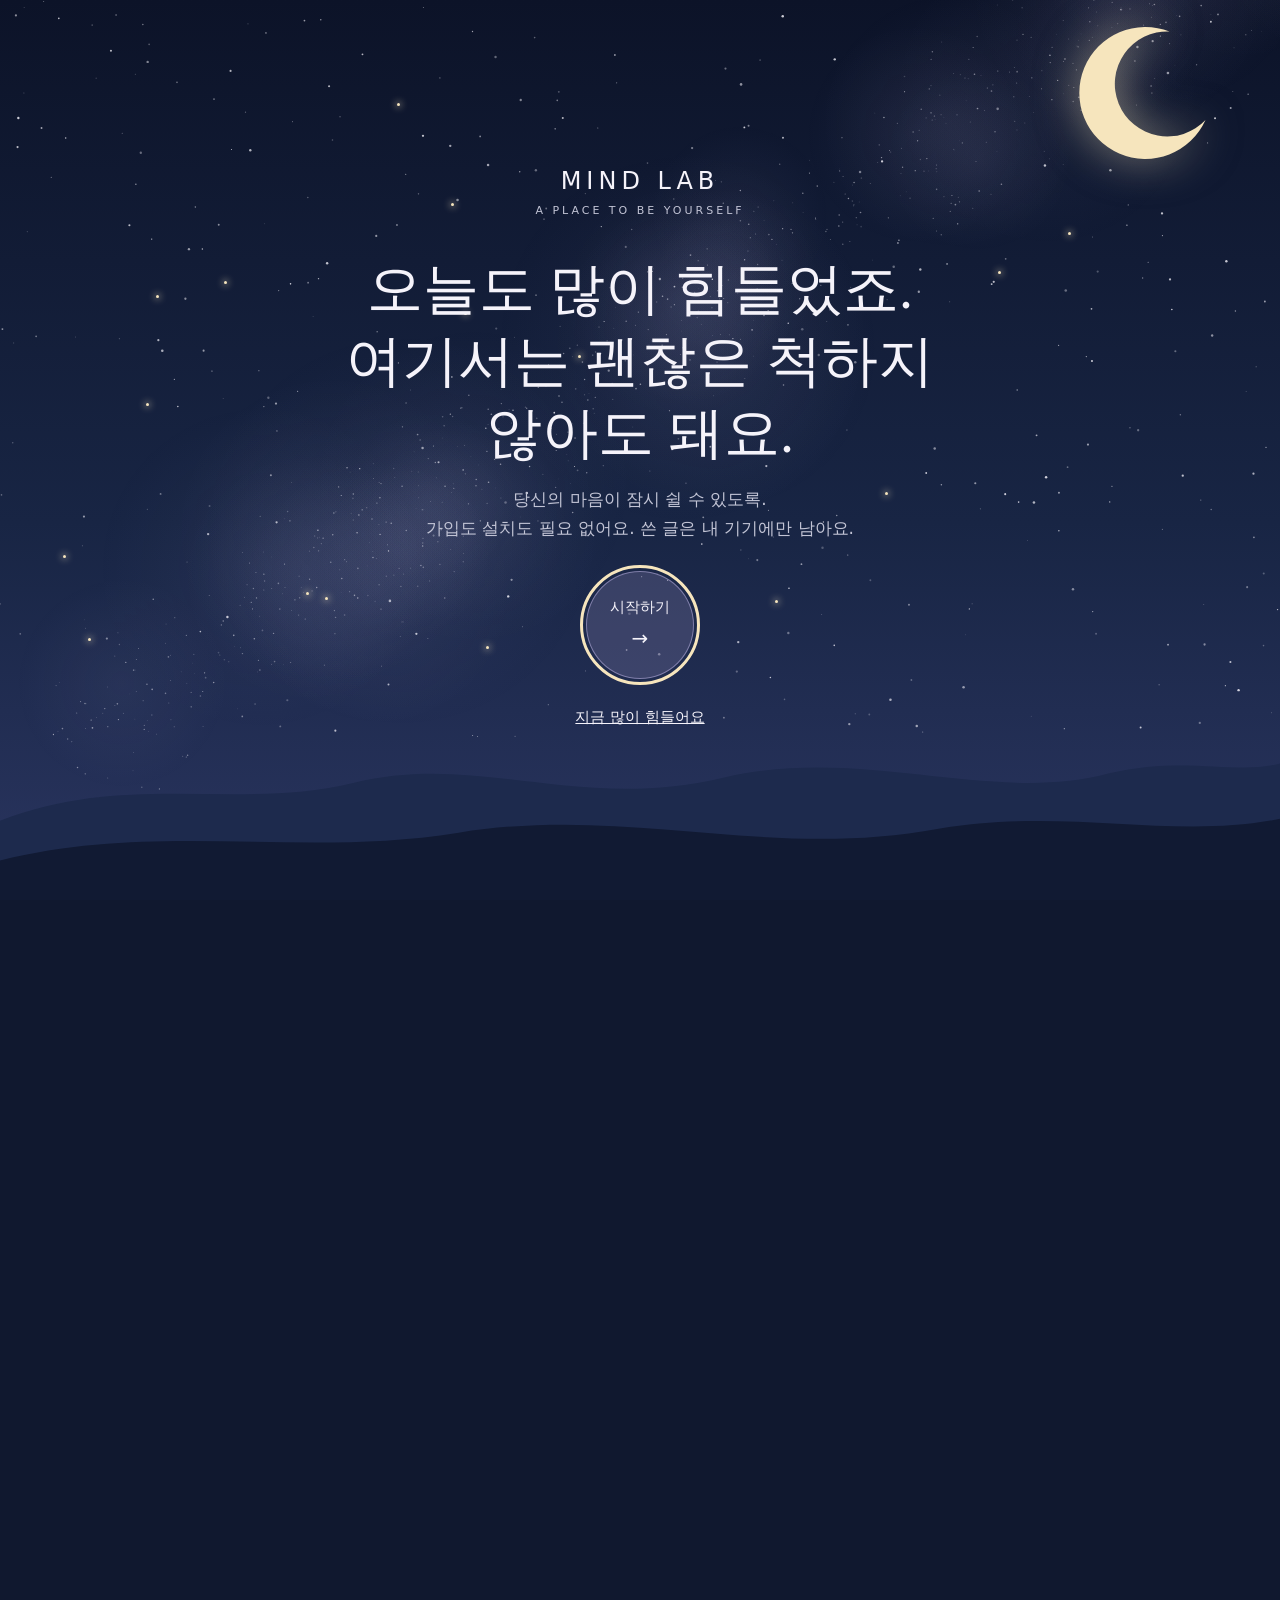
==== commit 82cfcc4b: "Add files via upload" ====
--- a/index.html
+++ b/index.html
@@ -16,12 +16,14 @@
     >
 
     <!-- 기본 SEO -->
-    <title>MIND LAB | 나를 찾아가는 시간</title>
+    <title>MIND LAB | 혼자 힘들 때 곁이 되어 주는 곳</title>
 
     <meta
         name="description"
-        content="가장 힘든 순간에 곁이 되어 주는 곳. 우울, 불안과 공황, 공허감을 쉬운 말로 알아보고, 실제 치료와 도움받을 곳을 찾고, 내 기기에만 저장되는 기록을 남겨 보세요."
-    >
+        content="혼자 힘들 때 가입 없이 바로 열어 보는 무료 공간. 우울, 불안과 공황, 공허감을 쉬운 말로 알아보고, 상담 전화와 문자, 치료와 도움받을 곳을 찾고, 내 기기에만 저장되는 기록을 남겨 보세요."
+    >
+
+    <link rel="canonical" href="https://gale8901-dot.github.io/MIND-LAB/">
 
     <meta name="author" content="MIND LAB">
 
@@ -64,7 +66,7 @@
 
     <meta
         property="og:image:alt"
-        content="MIND LAB, 나를 이해하고 나다운 방향을 찾아가는 공간"
+        content="MIND LAB, 가장 힘든 순간에 곁이 되어 주는 곳"
     >
 
     <meta property="og:locale" content="ko_KR">
@@ -105,6 +107,21 @@
 </head>
 
 <body>
+
+    <!-- 스크립트가 돌지 않는 환경과 검색 엔진에도 가장 중요한 안내를 보여 준다 -->
+    <noscript>
+        <div style="padding:24px;color:#f5f3fa;background:#10182f">
+            <h1>MIND LAB, 혼자 힘들 때 곁이 되어 주는 곳</h1>
+            <p>지금 많이 힘들다면 혼자 견디지 않아도 괜찮아요.</p>
+            <ul>
+                <li>자살예방 상담 (24시간): 전화 <a style="color:#f6e5bd" href="tel:109">109</a>, <a style="color:#f6e5bd" href="sms:109">문자 109</a></li>
+                <li>정신건강 위기상담 (24시간): <a style="color:#f6e5bd" href="tel:15770199">1577-0199</a></li>
+                <li>카카오톡 자살예방 상담 마들랜 (24시간)</li>
+                <li>청소년상담 (24시간, 9~24세): 문자 <a style="color:#f6e5bd" href="sms:1388">1388</a>, 휴대폰 전화는 지역번호+1388</li>
+            </ul>
+            <p>당장 위험하다면 112 또는 119에 연락하세요. 이 사이트의 다른 기능은 JavaScript를 켜야 사용할 수 있어요.</p>
+        </div>
+    </noscript>
 
     <!-- 밤하늘 배경: 내용과 분리된 장식 요소 -->
     <div class="sky" aria-hidden="true">
@@ -160,6 +177,14 @@
                     <span>☎</span> 도움받는 법
                 </button>
 
+                <button class="nav-item" data-page="safety">
+                    <span>☂</span> 내 안전 계획
+                </button>
+
+                <button class="nav-item" data-page="reach">
+                    <span>❝</span> 말 꺼내는 법
+                </button>
+
                 <button class="nav-item" data-page="allies">
                     <span>♥</span> 곁에 있는 사람에게
                 </button>
@@ -275,12 +300,13 @@
             <section
                 id="app"
                 class="page-content"
-                aria-live="polite"
+                tabindex="-1"
             ></section>
 
             <!-- 하단 -->
             <footer class="footer-note">
-                Understand yourself. Be gentle with yourself.
+                Understand yourself. Be gentle with yourself.<br>
+                진단이나 치료를 대신하지 않아요. 안내 내용은 아직 전문가 검수 전이에요.
             </footer>
 
         </main>
--- a/styles.css
+++ b/styles.css
@@ -1,5 +1,3 @@
-@import url('https://fonts.googleapis.com/css2?family=Nanum+Pen+Script&family=Noto+Sans+KR:wght@400;500;700&display=swap');
-
 /* CINEMATIC NIGHT SKY: 모든 색은 이 토큰에서 가져온다. */
 :root {
   --deep: #10182f;
@@ -1144,11 +1142,123 @@
 }
 
 .crisis-lines a {
+  display: inline-flex;
+  align-items: center;
+  min-height: 44px;
+  padding: 0 12px;
+  border: 1px solid var(--line);
+  border-radius: 12px;
+  background: var(--quiet);
   color: var(--accent);
-  font-size: 22px;
+  font-size: 17px;
   font-weight: 700;
   font-variant-numeric: tabular-nums;
-}
+  text-decoration: none;
+  white-space: nowrap;
+}
+
+.crisis-lines li { align-items: center; }
+.crisis-lines small { display: block; color: var(--muted); font-size: 12.5px; }
+.line-actions { display: flex; flex-wrap: wrap; gap: 6px; }
+
+/* 문장 속 전화, 문자 링크도 누르기 쉬운 크기로 둔다. */
+.tel-link {
+  display: inline-flex;
+  align-items: center;
+  min-height: 44px;
+  padding: 0 6px;
+  font-weight: 700;
+}
+
+a.btn {
+  display: inline-flex;
+  align-items: center;
+  justify-content: center;
+  text-decoration: none;
+}
+
+.calm-quick { display: flex; flex-wrap: wrap; gap: 9px; }
+
+.calm-choose { margin-top: 18px; }
+.calm-choose .guide-h2 { margin-bottom: 4px; }
+
+.choice-list {
+  display: grid;
+  grid-template-columns: repeat(2, minmax(0, 1fr));
+  gap: 9px;
+  margin-top: 8px;
+}
+
+.choice-button {
+  min-height: 56px;
+  padding: 10px 14px;
+  border: 1px solid var(--line);
+  border-radius: 14px;
+  background: var(--field);
+  color: var(--ink);
+  font-size: 15px;
+  text-align: left;
+  transition: background 0.2s, border-color 0.2s;
+}
+
+.choice-button:hover { border-color: var(--lavender); }
+.choice-button[aria-pressed="true"] { background: var(--quiet); border-color: var(--accent); font-weight: 700; }
+
+.calm-reply {
+  margin-top: 16px;
+  padding-top: 16px;
+  border-top: 1px solid var(--line);
+  animation: page-in 0.4s ease-out;
+}
+
+.calm-reply .hand { font-family: var(--hand); font-size: 30px; line-height: 1.35; margin-bottom: 8px; }
+.reply-note { margin: 14px 0 0 !important; font-size: 14px; }
+
+.plan-list { display: grid; gap: 12px; margin: 14px 0; padding-left: 1.4em; }
+.plan-list strong { display: block; font-size: 14px; color: var(--accent); }
+.plan-list span { display: block; white-space: pre-wrap; }
+.plan-tip { margin-top: 10px !important; }
+
+.word-card { display: flex; flex-direction: column; align-items: flex-start; }
+.word-card p { flex: 1; }
+
+.clinic-preview {
+  padding: 16px;
+  border: 1px solid var(--line);
+  border-radius: 14px;
+  background: var(--field);
+  font-size: 15.5px;
+  white-space: pre-wrap;
+}
+
+.alone-card { margin-top: 16px; }
+.support-card { scroll-margin-top: 90px; }
+.support-card p + p { margin-top: 6px; }
+#app:focus { outline: none; }
+
+#careerForm .chip-list {
+  display: grid;
+  grid-template-columns: repeat(5, minmax(0, 1fr));
+}
+
+#careerForm .chip { justify-content: center; padding: 7px 4px; }
+
+/* 앱 잠금 화면 */
+.lock-screen { align-content: safe center; }
+.lock-screen form { display: grid; gap: 10px; width: min(100%, 320px); }
+.lock-screen input {
+  width: 100%;
+  padding: 13px;
+  border: 1px solid var(--line);
+  border-radius: 12px;
+  background: var(--field);
+  color: var(--ink);
+  font-size: 20px;
+  letter-spacing: 6px;
+  text-align: center;
+}
+.lock-screen .crisis-card { width: min(100%, 460px); margin: 8px 0 0; text-align: left; }
+.pin-row { display: grid; grid-template-columns: repeat(2, minmax(0, 1fr)); gap: 9px; }
 
 .calm-options { margin-top: 18px; }
 
@@ -1184,7 +1294,11 @@
 }
 
 .guide-source a,
-.guide-list a { color: var(--accent); }
+.guide-list a {
+  display: inline-block;
+  padding: 7px 0;
+  color: var(--accent);
+}
 
 .self-mirror { scroll-margin-top: 90px; margin-top: 18px; }
 .self-mirror strong { color: var(--accent); font-weight: 500; }
@@ -1201,7 +1315,7 @@
   inset: 0;
   z-index: 60;
   display: grid;
-  align-content: center;
+  align-content: safe center;
   justify-items: center;
   gap: 16px;
   padding: max(24px, env(safe-area-inset-top, 0px)) 24px max(24px, env(safe-area-inset-bottom, 0px));
@@ -1213,7 +1327,7 @@
 /* 시작 화면에서는 뒤의 내용을 숨기고 밤하늘만 보여 준다. */
 body.intro-open .app-shell { visibility: hidden; }
 
-.intro-moon { position: absolute; top: 5%; right: 8%; width: min(30vw, 150px); fill: var(--star); filter: drop-shadow(0 0 22px rgba(246, 229, 189, 0.5)); }
+.intro-moon { position: absolute; top: 2%; right: 5%; width: min(20vw, 150px); fill: var(--star); filter: drop-shadow(0 0 22px rgba(246, 229, 189, 0.5)); }
 .intro-name strong { display: block; font-size: 24px; font-weight: 400; letter-spacing: 5px; }
 .intro-name small { display: block; color: var(--muted); font-size: 11px; letter-spacing: 3px; }
 .intro-line { margin: 18px 0 0; font-family: var(--hand); font-size: clamp(38px, 9.5vw, 56px); line-height: 1.28; }
